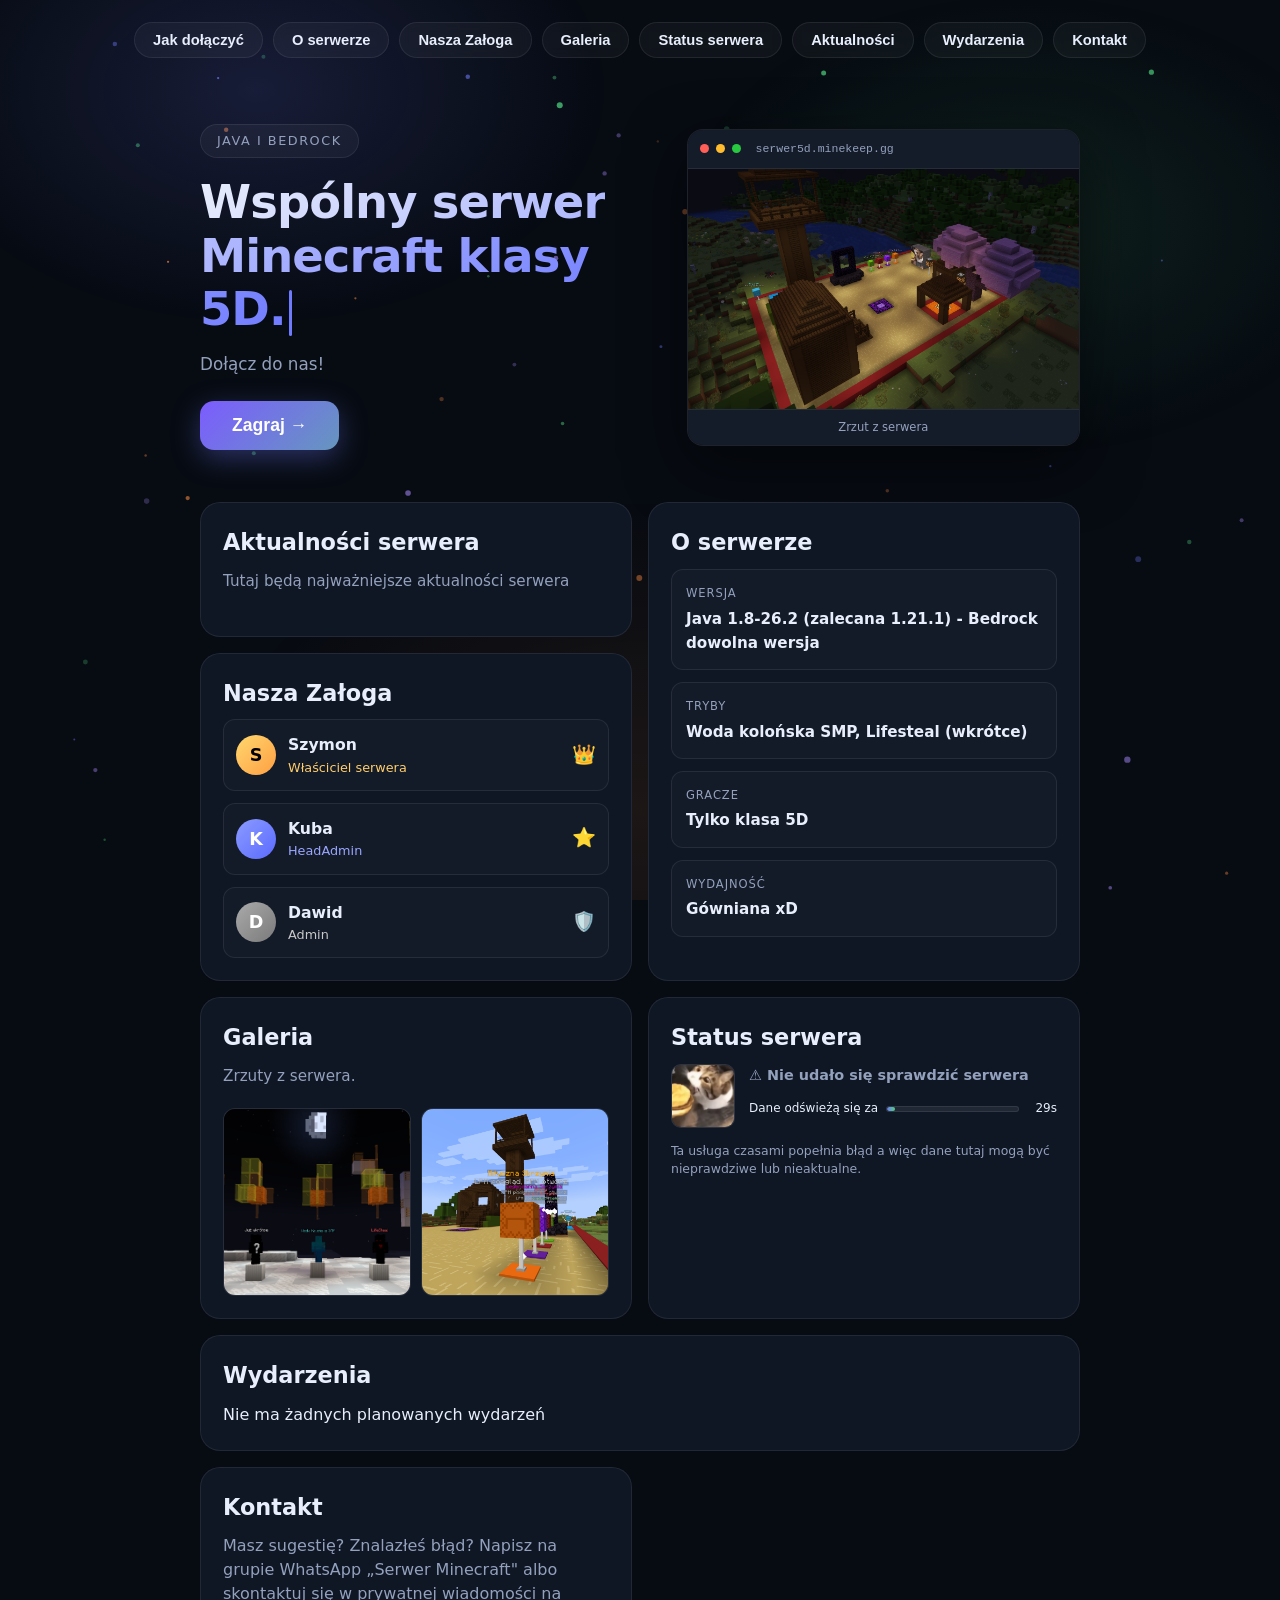
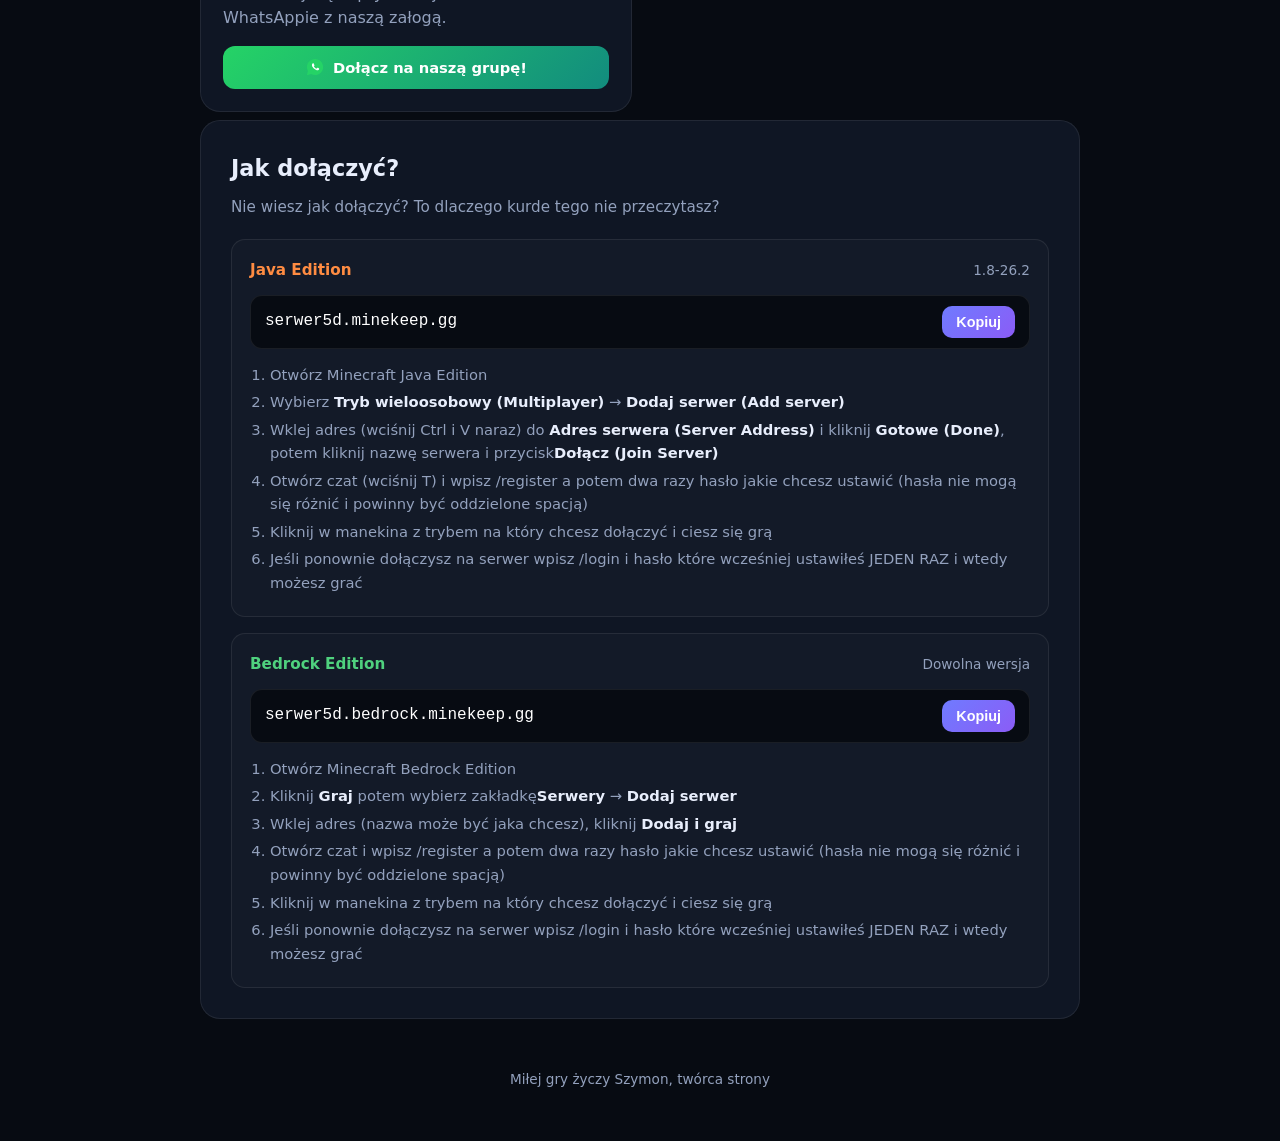
==== index.html @ c21acae2 "Update index.html" ====
<!DOCTYPE html>
<html lang="pl">
<head>
  <meta charset="UTF-8" />
  <meta name="viewport" content="width=device-width, initial-scale=1.0" />
  <title>Serwer Klasowy 5D</title>
  <link rel="stylesheet" href="style.css" />
</head>
<body>
  <canvas id="bg"></canvas>
  <div class="glow-grad"></div>

  <nav class="nav reveal">
    <button class="nav-toggle" aria-label="Menu"><span></span><span></span><span></span></button>
    <div class="nav-links">
      <button data-scroll="join">Jak dołączyć</button>
      <button data-scroll="about">O serwerze</button>
      <button data-scroll="crew">Nasza Załoga</button>
      <button data-scroll="gallery">Galeria</button>
      <button data-scroll="status">Status serwera</button>
      <button data-scroll="news">Aktualności</button>
      <button data-scroll="events">Wydarzenia</button>
      <button data-scroll="contact">Kontakt</button>
    </div>
  </nav>

  <main>
    <header class="hero">
      <div class="hero-grid">
        <div class="hero-left">
          <div class="badge">Java i Bedrock</div>
          <h1><span class="typed"></span><span class="caret"></span></h1>
          <p class="tagline">Dołącz do nas!</p>
          <button id="playBtn" class="play-btn">Zagraj <span class="arrow">→</span></button>
        </div>
        <div class="screen reveal">
          <div class="screen-top">
            <span class="dot"></span><span class="dot"></span><span class="dot"></span>
            <span class="screen-title">serwer5d.minekeep.gg</span>
          </div>
          <div class="screen-body">
            <img class="shot" src="assets/gameplay.png" alt="Zrzut z rozgrywki" />
</div>
      <div class="screen-tag">Zrzut z serwera</div>
        </div>
      </div>


    </header>

    <div class="bento">
      <section id="news" class="card news reveal">
        <h2>Aktualności serwera</h2>
        <p class="hint">Tutaj będą najważniejsze aktualności serwera</p>
      </section>

      <section id="about" class="card tall reveal">
        <h2>O serwerze</h2>
        <div class="facts-col">
          <div class="fact">
            <div class="fact-num">Wersja</div>
            <div class="fact-val">Java 1.8-26.2 (zalecana 1.21.1) - Bedrock dowolna wersja</div>
          </div>
          <div class="fact">
            <div class="fact-num">Tryby</div>
            <div class="fact-val">Woda kolońska SMP, Lifesteal (wkrótce)</div>
          </div>
          <div class="fact">
            <div class="fact-num">Gracze</div>
            <div class="fact-val">Tylko klasa 5D</div>
          </div>
          <div class="fact">
            <div class="fact-num">Wydajność</div>
            <div class="fact-val">Gówniana xD</div>
          </div>
        </div>
      </section>

      <section id="crew" class="card crew reveal">
        <h2>Nasza Załoga</h2>
        <div class="crew-list">
          <div class="member">
            <div class="avatar owner">S</div>
            <div class="member-info">
              <span class="member-name">Szymon</span>
              <span class="member-role owner-role">Właściciel serwera</span>
            </div>
            <span class="crown">👑</span>
          </div>
          <div class="member">
            <div class="avatar head">K</div>
            <div class="member-info">
              <span class="member-name">Kuba</span>
              <span class="member-role head-role">HeadAdmin</span>
            </div>
            <span class="crown">⭐</span>
          </div>
          <div class="member">
            <div class="avatar admin">D</div>
            <div class="member-info">
              <span class="member-name">Dawid</span>
              <span class="member-role admin-role">Admin</span>
            </div>
            <span class="crown">🛡️</span>
          </div>
        </div>
      </section>

      

      <section id="gallery" class="card slim reveal">
        <h2>Galeria</h2>
        <p class="hint">Zrzuty z serwera.</p>
        <div class="gallery">
          <figure class="photo"><img src="assets/gallery1.png" alt="Zrzut z rozgrywki 1" /></figure>
          <figure class="photo"><img src="assets/gallery2.png" alt="Zrzut z rozgrywki 2" /></figure>

      </section>

      <section id="status" class="card short reveal">
        <h2>Status serwera</h2>
        <div class="status-block">
          <img id="server-icon" width="64" height="64" src="assets/server-icon.png" alt="" />
          <div class="srv-info">
            <div id="server-status"><span class="dot"></span>Sprawdzanie...</div>
            <div id="players-line">Gracze: <span id="players">-</span></div>
            <div id="motd-line">
              <span class="motd-label">MOTD:</span>
              <span id="motd">-</span>
            </div>
            <div id="offline-msg" hidden>Serwer jest teraz offline ale nie martw się, gdy na niego dołączysz automatycznie się uruchomi (uruchomienie może potrwać do kilku minut, podczas uruchamiania będziesz w poczekalni gdzie zagrasz w parkour albo PvP)</div>
            <div class="refresh-row">
              <span id="refresh-caption">Dane odświeżą się za</span>
              <div class="progress"><div id="progress-fill"></div></div>
              <span id="refresh-label"><span class="num">30</span>s</span>
            </div>
          </div>
        </div>
        <p class="about-note">Ta usługa czasami popełnia błąd a więc dane tutaj mogą być nieprawdziwe lub nieaktualne.</p>
      </section>

      <section id="events" class="card hidden reveal">
        <h2>Wydarzenia</h2>
        <div class="event-list">
          <p>Nie ma żadnych planowanych wydarzeń</p>
        </div>
      </section>

      <section id="contact" class="card short reveal">
        <h2>Kontakt</h2>
        <p>Masz sugestię? Znalazłeś błąd? Napisz na grupie WhatsApp „Serwer Minecraft" albo skontaktuj się w prywatnej wiadomości na WhatsAppie z naszą załogą.</p>
        <a class="wa-btn" href="https://chat.whatsapp.com/D9NC5xxgzsQ5Lo6bZFvtnB" target="_blank" rel="noopener">
          <svg viewBox="0 0 32 32" aria-hidden="true">
            <path d="M16 3C8.8 3 3 8.8 3 16c0 2.3.6 4.5 1.7 6.4L3 29l6.8-1.7c1.9 1 4 1.6 6.2 1.6 7.2 0 13-5.8 13-13S23.2 3 16 3z" fill="#25D366"/>
            <path d="M22.4 18.1c-.3-.1-1.6-.8-1.9-.9-.3-.1-.5-.1-.7.1-.2.3-.7.9-.9 1.1-.2.2-.3.2-.6.1-.3-.1-1.2-.5-2.3-1.4-.9-.8-1.4-1.7-1.6-2-.2-.3 0-.5.1-.6l.5-.5c.1-.2.2-.3.2-.5s0-.4-.1-.5c-.1-.1-.7-1.8-1-2.4-.2-.6-.5-.5-.7-.5h-.5c-.2 0-.5.1-.8.4-.3.3-1 1-1 2.5s1.1 2.9 1.2 3.1c.1.2 2 3.2 4.9 4.4.7.3 1.2.5 1.6.6.7.2 1.3.2 1.8.1.6-.1 1.6-.7 1.9-1.3.2-.6.2-1.2.2-1.3-.1-.1-.3-.2-.6-.2z" fill="#fff"/>
          </svg>
          Dołącz na naszą grupę!
        </a>
      </section>

      
    </div>

    <section id="join" class="card wide reveal">
      <h2>Jak dołączyć?</h2>
      <p class="hint">Nie wiesz jak dołączyć? To dlaczego kurde tego nie przeczytasz?</p>

      <div class="entry">
        <div class="entry-top">
          <span class="platform java">Java Edition</span>
          <span class="info">1.8-26.2</span>
        </div>
        <div class="copy-row">
          <code>serwer5d.minekeep.gg</code>
          <button class="copy-btn" data-copy="serwer5d.minekeep.gg">Kopiuj</button>
        </div>
        <ol class="steps">
          <li>Otwórz Minecraft Java Edition</li>
          <li>Wybierz <b>Tryb wieloosobowy (Multiplayer)</b> → <b>Dodaj serwer (Add server)</b></li>
          <li>Wklej adres (wciśnij Ctrl i V naraz) do <b>Adres serwera (Server Address)</b>  i kliknij <b>Gotowe (Done)</b>, potem kliknij nazwę serwera i przycisk<b>Dołącz (Join Server)</b></li>
          <li>Otwórz czat (wciśnij T) i wpisz /register a potem dwa razy hasło jakie chcesz ustawić (hasła nie mogą się różnić i powinny być oddzielone spacją)</li>
          <li>Kliknij w manekina z trybem na który chcesz dołączyć i ciesz się grą</li>
          <li>Jeśli ponownie dołączysz na serwer wpisz /login i hasło które wcześniej ustawiłeś JEDEN RAZ i wtedy możesz grać</li>
        </ol>
      </div>

      <div class="entry">
        <div class="entry-top">
          <span class="platform bedrock">Bedrock Edition</span>
          <span class="info">Dowolna wersja</span>
        </div>
        <div class="copy-row">
          <code>serwer5d.bedrock.minekeep.gg</code>
          <button class="copy-btn" data-copy="serwer5d.bedrock.minekeep.gg">Kopiuj</button>
        </div>
        <ol class="steps">
          <li>Otwórz Minecraft Bedrock Edition</li>
          <li>Kliknij <b>Graj</b> potem wybierz zakładkę<b>Serwery</b> → <b>Dodaj serwer</b></li>
          <li>Wklej adres (nazwa może być jaka chcesz), kliknij <b>Dodaj i graj</b></li>
          <li>Otwórz czat i wpisz /register a potem dwa razy hasło jakie chcesz ustawić (hasła nie mogą się różnić i powinny być oddzielone spacją)</li>
          <li>Kliknij w manekina z trybem na który chcesz dołączyć i ciesz się grą</li>
          <li>Jeśli ponownie dołączysz na serwer wpisz /login i hasło które wcześniej ustawiłeś JEDEN RAZ i wtedy możesz grać</li>
        </ol>
      </div>
    </section>

    <footer class="reveal">
      <span>Miłej gry życzy Szymon, twórca strony</span>
    </footer>
  </main>

  <div id="toast"></div>

  <div id="lightbox" class="lightbox" hidden>
    <button class="lb-close" aria-label="Zamknij">×</button>
    <img class="lb-img" src="" alt="" />
  </div>

  <script src="script.js"></script>
</body>
</html>
---- style.css ----
:root {
  --bg: #070b12;
  --card: #0f1624;
  --line: rgba(255, 255, 255, 0.08);
  --text: #e8eefc;
  --muted: #93a1bd;
  --java: #ff8c42;
  --bedrock: #4fd17e;
  --accent: #6f7bff;
}

* { box-sizing: border-box; margin: 0; padding: 0; }
html { scroll-behavior: smooth; }

body {
  font-family: system-ui, -apple-system, "Segoe UI", Roboto, sans-serif;
  background: var(--bg);
  color: var(--text);
  line-height: 1.6;
  min-height: 100vh;
  overflow-x: hidden;
}

#bg {
  position: fixed; inset: 0; z-index: -2;
  width: 100%; height: 100%; display: block;
}

.glow-grad {
  position: fixed; inset: 0; z-index: -1;
  background:
    radial-gradient(600px 400px at 20% 10%, rgba(111, 123, 255, 0.18), transparent 60%),
    radial-gradient(600px 400px at 80% 25%, rgba(79, 209, 126, 0.12), transparent 60%),
    radial-gradient(700px 500px at 50% 90%, rgba(255, 140, 66, 0.10), transparent 65%);
  opacity: 0.9;
}

main {
  max-width: 920px;
  margin: 0 auto;
  padding: 40px 20px 40px;
  position: relative;
}

/* ---------- NAV ---------- */
.nav {
  display: flex;
  justify-content: center;
  padding: 22px 20px 6px;
  position: relative;
}
.nav .nav-links {
  display: flex;
  gap: 10px;
  flex-wrap: wrap;
  justify-content: center;
}
.nav-toggle { display: none; }
.nav-links button {
  cursor: pointer;
  border: 1px solid var(--line);
  background: rgba(255, 255, 255, 0.04);
  color: var(--text);
  padding: 9px 18px;
  border-radius: 999px;
  font-size: 0.92rem;
  font-weight: 600;
  backdrop-filter: blur(6px);
  transition: background 0.2s ease, transform 0.15s ease, box-shadow 0.2s ease;
}
.nav-links button:hover {
  background: rgba(111, 123, 255, 0.2);
  transform: translateY(-2px);
  box-shadow: 0 6px 18px rgba(111, 123, 255, 0.3);
}
.nav-links button:active { transform: scale(0.96); }

/* ---------- HERO ---------- */
.hero { padding: 20px 0 52px; }

.hero-grid {
  display: grid;
  grid-template-columns: 1.15fr 1fr;
  gap: 34px;
  align-items: center;
}

.hero-left { min-width: 0; }

.badge {
  display: inline-block;
  padding: 6px 16px;
  border-radius: 999px;
  border: 1px solid var(--line);
  background: rgba(255, 255, 255, 0.04);
  color: var(--muted);
  font-size: 0.8rem;
  letter-spacing: 0.12em;
  text-transform: uppercase;
  margin-bottom: 18px;
}

h1 {
  font-size: clamp(1.8rem, 5vw, 2.9rem);
  font-weight: 800;
  letter-spacing: -0.02em;
  line-height: 1.15;
  min-height: 1.15em;
}

.typed {
  background: linear-gradient(135deg, var(--text), var(--accent));
  -webkit-background-clip: text;
  background-clip: text;
  color: transparent;
}

.caret {
  display: inline-block;
  width: 3px;
  height: 1em;
  background: var(--accent);
  vertical-align: text-bottom;
  margin-left: 3px;
  animation: blink 0.85s steps(1) infinite;
  border-radius: 2px;
}
@keyframes blink { 50% { opacity: 0; } }

.tagline { margin-top: 14px; color: var(--muted); font-size: 1.05rem; }

.play-btn {
  margin-top: 24px;
  cursor: pointer;
  border: none;
  padding: 14px 32px;
  border-radius: 14px;
  font-size: 1.1rem;
  font-weight: 700;
  color: #fff;
  background: linear-gradient(135deg, #7c5cff, #4fd17e);
  background-size: 200% 200%;
  box-shadow: 0 8px 28px rgba(111, 123, 255, 0.35);
  transition: transform 0.2s ease, box-shadow 0.25s ease, background-position 0.4s ease;
}
.play-btn .arrow { display: inline-block; transition: transform 0.2s ease; }
.play-btn:hover {
  background-position: 100% 50%;
  transform: translateY(-3px);
  box-shadow: 0 14px 36px rgba(79, 209, 126, 0.45);
}
.play-btn:hover .arrow { transform: translateX(6px); }
.play-btn:active { transform: translateY(0) scale(0.97); }

/* ---------- SERVER SCREEN ---------- */
.screen {
  background: #0b0f18;
  border: 1px solid var(--line);
  border-radius: 16px;
  overflow: hidden;
  box-shadow: 0 20px 60px rgba(0, 0, 0, 0.5);
}
.screen-top {
  display: flex; align-items: center; gap: 7px;
  padding: 10px 12px;
  background: #141b29;
  border-bottom: 1px solid var(--line);
}
.dot { width: 9px; height: 9px; border-radius: 50%; }
.dot:nth-child(1) { background: #ff5f57; }
.dot:nth-child(2) { background: #febc2e; }
.dot:nth-child(3) { background: #28c840; }
.screen-title {
  margin-left: 8px;
  font-family: ui-monospace, Consolas, monospace;
  font-size: 0.72rem;
  color: var(--muted);
}
.screen-body {
  position: relative;
  height: 240px;
  overflow: hidden;
  background: #0d1524;
}
.shot {
  width: 100%;
  height: 100%;
  object-fit: cover;
  display: block;
}
.screen-tag {
  text-align: center;
  padding: 8px;
  font-size: 0.72rem;
  color: var(--muted);
  background: #141b29;
  border-top: 1px solid var(--line);
}

/* ---------- CARDS / BENTO ---------- */
.card {
  background: var(--card);
  border: 1px solid var(--line);
  border-radius: 20px;
  padding: clamp(20px, 4vw, 30px);
  backdrop-filter: blur(8px);
}
.card h2 { font-size: 1.4rem; margin-bottom: 8px; }
.hint { color: var(--muted); font-size: 0.95rem; margin-bottom: 20px; }

#join.wide { margin-bottom: 26px; }
#join.flash {
  animation: cardFlash 0.9s ease;
  border-color: var(--accent);
}
@keyframes cardFlash {
  0%   { box-shadow: 0 0 0 0 rgba(111, 123, 255, 0.55); }
  70%  { box-shadow: 0 0 0 12px rgba(111, 123, 255, 0); }
  100% { box-shadow: 0 0 0 0 rgba(111, 123, 255, 0); }
}

.entry {
  padding: 18px;
  border: 1px solid var(--line);
  border-radius: 14px;
  background: rgba(255, 255, 255, 0.02);
}
.entry + .entry { margin-top: 16px; }
.entry-top {
  display: flex; align-items: center; justify-content: space-between;
  gap: 10px; flex-wrap: wrap; margin-bottom: 12px;
}
.platform { font-weight: 700; font-size: 0.95rem; }
.platform.java { color: var(--java); }
.platform.bedrock { color: var(--bedrock); }
.info { color: var(--muted); font-size: 0.85rem; }

.copy-row {
  display: flex; align-items: center; gap: 10px;
  background: var(--bg);
  border: 1px solid var(--line);
  border-radius: 12px;
  padding: 10px 14px;
}
code {
  font-family: ui-monospace, "Cascadia Mono", Consolas, monospace;
  font-size: 1rem; color: #fff;
  overflow-x: auto; white-space: nowrap; flex: 1; min-width: 0;
}
.copy-btn {
  flex-shrink: 0; cursor: pointer; border: none; border-radius: 10px;
  padding: 8px 14px; font-size: 0.9rem; font-weight: 600; color: #fff;
  background: linear-gradient(135deg, var(--accent), #8b5cf6);
  transition: transform 0.12s ease, filter 0.15s ease;
}
.copy-btn:hover { filter: brightness(1.1); transform: translateY(-1px); }
.copy-btn:active { transform: scale(0.96); }

.steps { margin: 14px 0 0 20px; color: var(--muted); font-size: 0.92rem; }
.steps li { margin-bottom: 4px; }
.steps b { color: var(--text); font-weight: 600; }

/* ---------- creative asymmetric collage grid ---------- */
.bento {
  display: grid;
  grid-template-columns: repeat(6, 1fr);
  gap: 16px;
  margin-bottom: 8px;
}
.bento > .card { padding: 22px; }

.tall  { grid-column: span 3; grid-row: span 2; }
.crew  { grid-column: span 3; }
.news  { grid-column: span 3; }
.slim  { grid-column: span 3; }
.short { grid-column: span 3; }
.hidden { grid-column: span 6; }

.facts-col { display: grid; gap: 12px; }
.fact { border: 1px solid var(--line); border-radius: 12px; padding: 14px; background: rgba(255,255,255,0.02); }
.fact-num { font-size: 0.72rem; letter-spacing: 0.08em; text-transform: uppercase; color: var(--muted); }
.fact-val { margin-top: 4px; font-size: 0.95rem; font-weight: 600; }
.about-note { margin-top: 14px; font-size: 0.78rem; color: var(--muted); line-height: 1.45; }
#contact p { color: var(--muted); line-height: 1.5; }
.wa-btn {
  display: flex; align-items: center; justify-content: center; gap: 8px;
  width: 100%;
  margin-top: 16px;
  padding: 10px 16px;
  border-radius: 12px;
  color: #fff;
  background: linear-gradient(135deg, #25D366, #128C7E);
  font-size: 0.92rem; font-weight: 700;
  text-decoration: none;
  transition: transform 0.15s ease, filter 0.15s ease;
}
.wa-btn:hover { filter: brightness(1.1); transform: translateY(-1px); }
.wa-btn:active { transform: scale(0.96); }
.wa-btn svg { width: 20px; height: 20px; flex-shrink: 0; }

/* crew */
.crew-list { display: grid; gap: 12px; margin-top: 4px; }
.member {
  display: flex; align-items: center; gap: 12px;
  padding: 12px; border: 1px solid var(--line);
  border-radius: 12px; background: rgba(255,255,255,0.02);
}
.avatar {
  width: 40px; height: 40px; border-radius: 50%;
  display: flex; align-items: center; justify-content: center;
  font-weight: 800; font-size: 1.1rem; color: #000;
  flex-shrink: 0;
}
.avatar.owner { background: linear-gradient(135deg, #ffd76e, #ff9f43); }
.avatar.head { background: linear-gradient(135deg, #8b9bff, #5b6bff); color: #fff; }
.avatar.admin { background: linear-gradient(135deg, #aaaaaa, #7a7a7a); color: #fff; }
.member-info { display: flex; flex-direction: column; flex: 1; min-width: 0; }
.member-name { font-weight: 700; font-size: 0.98rem; }
.member-role { font-size: 0.8rem; color: var(--muted); }
.owner-role { color: #ffce6b; }
.head-role { color: #9aa7ff; }
.admin-role { color: #c9c9c9; }
.crown { font-size: 1.2rem; }

.status-block {
  display: flex;
  align-items: flex-start;
  gap: 14px;
  margin-top: 6px;
}
.status-block img {
  border-radius: 10px;
  background: rgba(255,255,255,0.05);
  border: 1px solid var(--line);
  flex-shrink: 0;
}
.srv-info { display: flex; flex-direction: column; gap: 3px; font-size: 0.9rem; min-width: 0; flex: 1; }
.srv-info #server-status { font-weight: 700; margin-bottom: 3px; display: flex; align-items: center; gap: 6px; }
.srv-info span { color: var(--text); }
.srv-info div { color: var(--muted); }

#server-status .dot {
  width: 10px;
  height: 10px;
  border-radius: 50%;
  background: #ff5252;
  box-shadow: 0 0 8px #ff5252;
  flex-shrink: 0;
}
#server-status.online .dot { background: #4fd17e; box-shadow: 0 0 8px #4fd17e; }
#server-status.online { color: #4fd17e; }
#server-status.offline { color: #ff5252; }

#offline-msg { font-size: 0.85rem; line-height: 1.4; }

#motd-line {
  display: flex;
  align-items: flex-start;
  gap: 6px;
  min-width: 0;
  max-width: 240px;
}
.motd-label {
  color: var(--muted) !important;
  flex-shrink: 0;
  padding-top: 1px;
}
#motd {
  color: var(--text) !important;
  min-width: 0;
  overflow: hidden;
  display: -webkit-box;
  -webkit-box-orient: vertical;
  -webkit-line-clamp: 3;
  word-break: break-word;
}

.refresh-row { display: flex; align-items: center; gap: 8px; margin-top: 6px; }
#refresh-caption { font-size: 0.75rem; white-space: nowrap; }
.progress {
  flex: 1;
  height: 6px;
  border-radius: 999px;
  background: rgba(255,255,255,0.08);
  border: 1px solid var(--line);
  overflow: hidden;
  min-width: 40px;
}
#progress-fill {
  height: 100%;
  width: 0%;
  border-radius: 999px;
  background: linear-gradient(90deg, #6f7bff, #4fd17e);
  transition: width 0.2s linear;
}
#refresh-label { font-size: 0.75rem; min-width: 30px; text-align: right; }
#refresh-label .num {
  display: inline-block;
  font-variant-numeric: tabular-nums;
}
#refresh-label .num.roll {
  animation: flipIn 0.8s cubic-bezier(0.22, 0.9, 0.35, 1);
  transform-style: preserve-3d;
}
@keyframes flipIn {
  0%   { transform: translateY(0.6em) rotateX(75deg); opacity: 0; }
  100% { transform: translateY(0) rotateX(0);          opacity: 1; }
}

.gallery { display: grid; grid-template-columns: 1fr 1fr; gap: 10px; }
.photo {
  margin: 0;
  border-radius: 12px;
  overflow: hidden;
  cursor: zoom-in;
  border: 1px solid var(--line);
  background: rgba(255,255,255,0.02);
  transition: transform 0.2s ease, box-shadow 0.2s ease;
}
.photo:hover { transform: scale(1.03); box-shadow: 0 8px 22px rgba(0,0,0,0.4); }
.photo img {
  width: 100%;
  height: 100%;
  aspect-ratio: 1 / 1;
  object-fit: cover;
  display: block;
  transition: filter 0.2s ease;
}
.photo:hover img { filter: brightness(1.05); }

/* lightbox */
.lightbox {
  position: fixed;
  inset: 0;
  z-index: 1000;
  background: rgba(0, 0, 0, 0.88);
  display: flex;
  align-items: center;
  justify-content: center;
  padding: 24px;
  cursor: zoom-out;
  opacity: 0;
  transition: opacity 0.25s ease;
}
.lightbox[hidden] { display: none; }
.lightbox.show { opacity: 1; }
.lb-img {
  max-width: 92vw;
  max-height: 88vh;
  border-radius: 10px;
  box-shadow: 0 20px 60px rgba(0,0,0,0.6);
  transform: scale(0.94);
  transition: transform 0.25s ease;
}
.lightbox.show .lb-img { transform: scale(1); }
.lb-close {
  position: absolute;
  top: 18px;
  right: 22px;
  cursor: pointer;
  border: none;
  background: rgba(255,255,255,0.12);
  color: #fff;
  width: 44px;
  height: 44px;
  font-size: 1.6rem;
  line-height: 1;
  border-radius: 50%;
  transition: background 0.2s ease, transform 0.15s ease;
}
.lb-close:hover { background: rgba(255,255,255,0.25); transform: scale(1.08); }

.event-list { display: grid; gap: 12px; }
.event { display: flex; align-items: center; gap: 12px; padding: 12px; border: 1px solid var(--line); border-radius: 12px; background: rgba(255,255,255,0.02); }
.event b { display: block; font-size: 0.92rem; }
.event div span { color: var(--muted); font-size: 0.8rem; }
.ev-ico { font-size: 1.4rem; }

footer { text-align: center; color: var(--muted); font-size: 0.85rem; padding: 24px 0 10px; }

#toast {
  position: fixed; left: 50%; bottom: 28px;
  transform: translate(-50%, 20px);
  background: #1a2336; border: 1px solid var(--line); color: var(--text);
  padding: 10px 18px; border-radius: 12px; font-size: 0.9rem;
  opacity: 0; pointer-events: none;
  transition: opacity 0.25s ease, transform 0.25s ease;
  box-shadow: 0 10px 30px rgba(0,0,0,0.4);
}
#toast.show { opacity: 1; transform: translate(-50%, 0); }

.reveal {
  opacity: 0; transform: translateY(34px);
  transition: opacity 0.7s ease, transform 0.7s ease;
}
.reveal.visible { opacity: 1; transform: translateY(0); }

/* ---- embedded content (sponsored) ---- */
.content {
  position: relative;
  padding: 10px;
  border: 1px solid var(--line);
  border-radius: 16px;
  background: rgba(255,255,255,0.02);
  overflow: hidden;
}
.content iframe {
  width: 100%;
  border: 0;
  display: block;
  background: transparent;
}
.content.horizontal iframe { height: 90px; }
.content.square iframe { height: 250px; }
.content.vertical iframe { height: 420px; }
.content.horizontal { margin-top: 26px; }
.content.vertical { margin-bottom: 16px; grid-column: span 6; }
.content.square { margin-top: 16px; }
.content.short {
  grid-column: span 3;
  padding: 22px;
  align-self: start;
}
.content.short iframe { height: 300px; }

@media (max-width: 768px) {
  .hero-grid { grid-template-columns: 1fr; gap: 26px; }
  .screen-body { height: 200px; }

  /* mobile hamburger nav */
  .nav { justify-content: flex-start; padding: 14px 20px; position: sticky; top: 0; z-index: 100;
         background: rgba(9, 12, 20, 0.6); backdrop-filter: blur(10px);
         border-bottom: 1px solid var(--line); margin: -40px -20px 26px; }
  .nav-toggle {
    display: flex;
    flex-direction: column;
    justify-content: center;
    gap: 5px;
    width: 44px; height: 44px;
    background: rgba(255,255,255,0.06);
    border: 1px solid var(--line);
    border-radius: 12px;
    cursor: pointer;
    padding: 10px;
    transition: background 0.2s ease;
  }
  .nav-toggle span {
    display: block;
    height: 2.5px;
    width: 100%;
    background: var(--text);
    border-radius: 2px;
    transition: transform 0.25s ease, opacity 0.2s ease;
  }
  .nav.open .nav-toggle span:nth-child(1) { transform: translateY(7.5px) rotate(45deg); }
  .nav.open .nav-toggle span:nth-child(2) { opacity: 0; }
  .nav.open .nav-toggle span:nth-child(3) { transform: translateY(-7.5px) rotate(-45deg); }
  .nav .nav-links {
    display: none;
    position: absolute;
    top: 64px;
    left: 20px;
    right: 20px;
    flex-direction: column;
    align-items: stretch;
    gap: 8px;
    background: rgba(20, 22, 34, 0.96);
    border: 1px solid var(--line);
    border-radius: 16px;
    padding: 14px;
    backdrop-filter: blur(12px);
    box-shadow: 0 20px 50px rgba(0,0,0,0.6);
    z-index: 200;
  }
  .nav.open .nav-links { display: flex; }
  .nav .nav-links button { border-radius: 12px; padding: 12px; text-align: center; width: 100%; }

  .bento { grid-template-columns: 1fr 1fr; }
  .tall, .wide, .slim, .short, .hidden, .crew, .news { grid-column: span 2; grid-row: auto; }
  .tall { grid-row: span 1; }
}

@media (max-width: 480px) {
  .bento { grid-template-columns: 1fr; }
  .tall, .wide, .slim, .short, .hidden, .crew, .news { grid-column: span 1; }
}

@media (prefers-reduced-motion: reduce) {
  .reveal { opacity: 1; transform: none; transition: none; }
  #bg { display: none; }
  .caret { animation: none; }
}
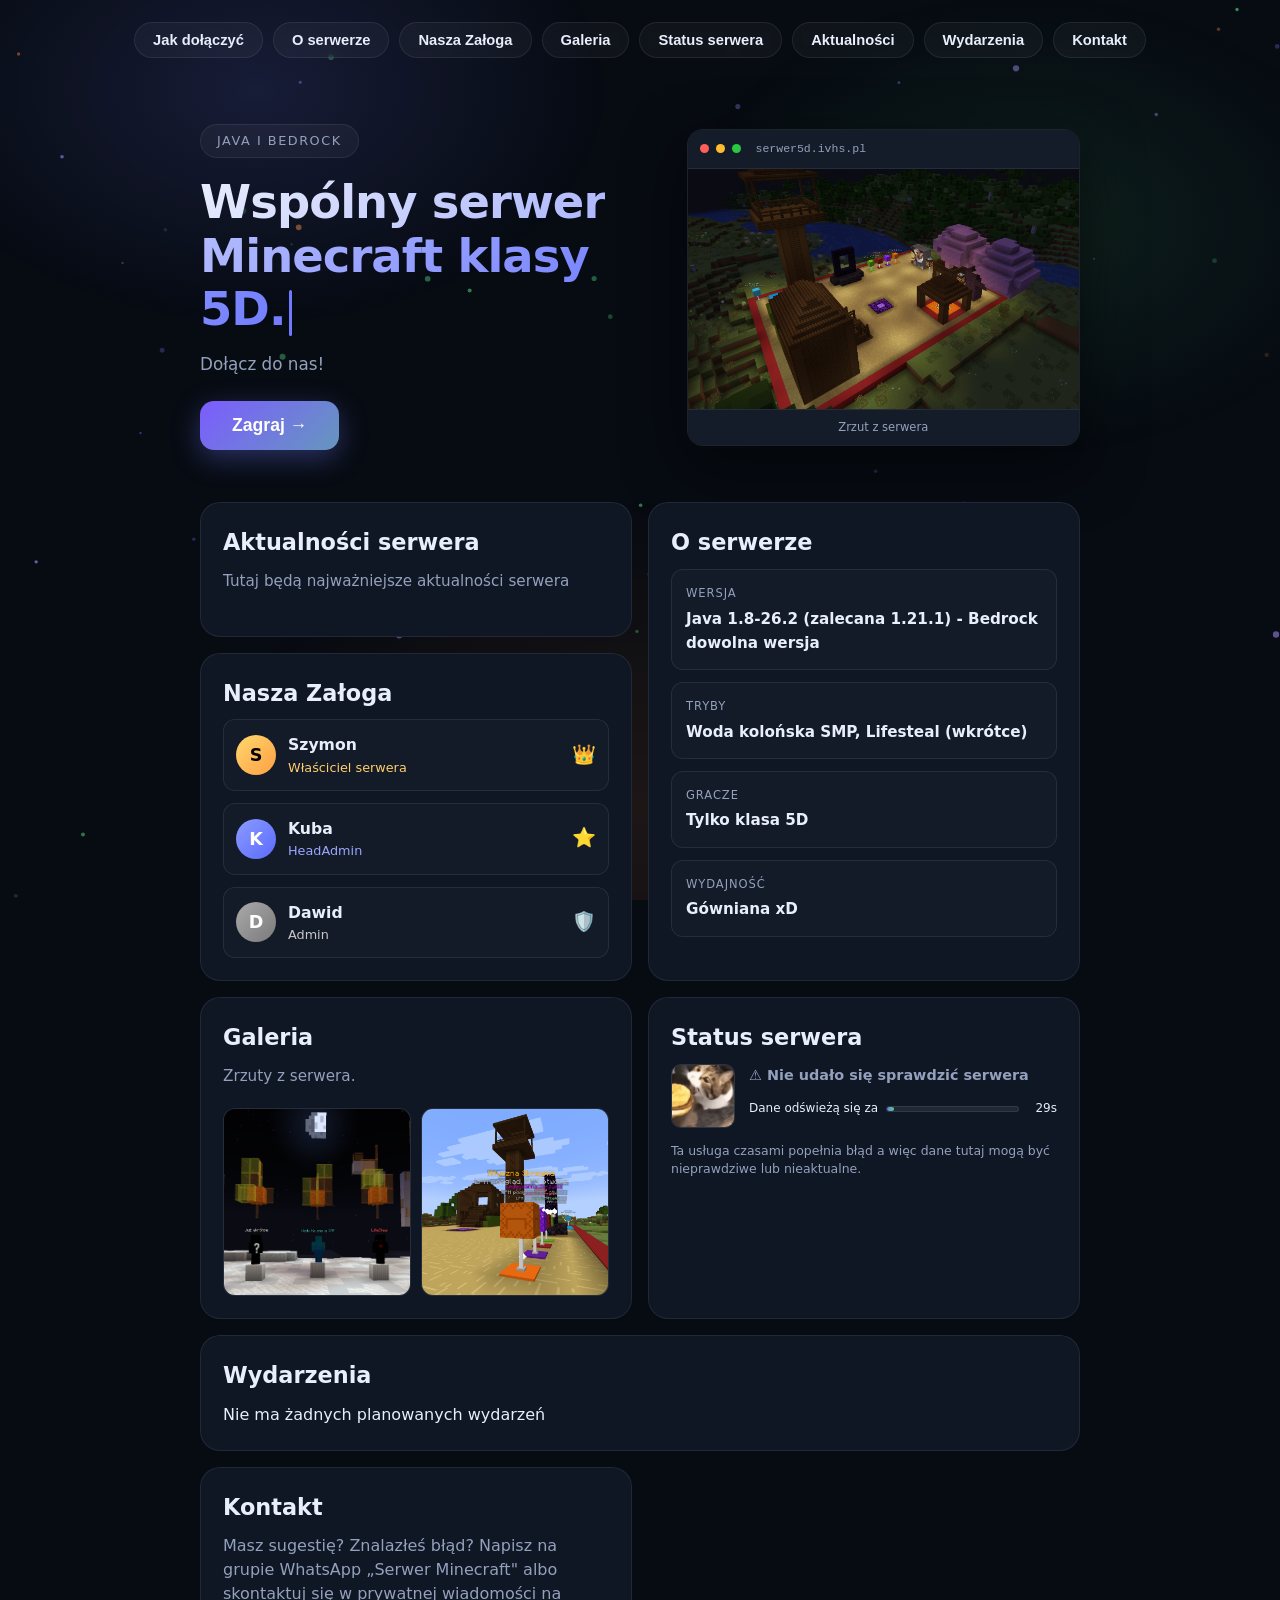
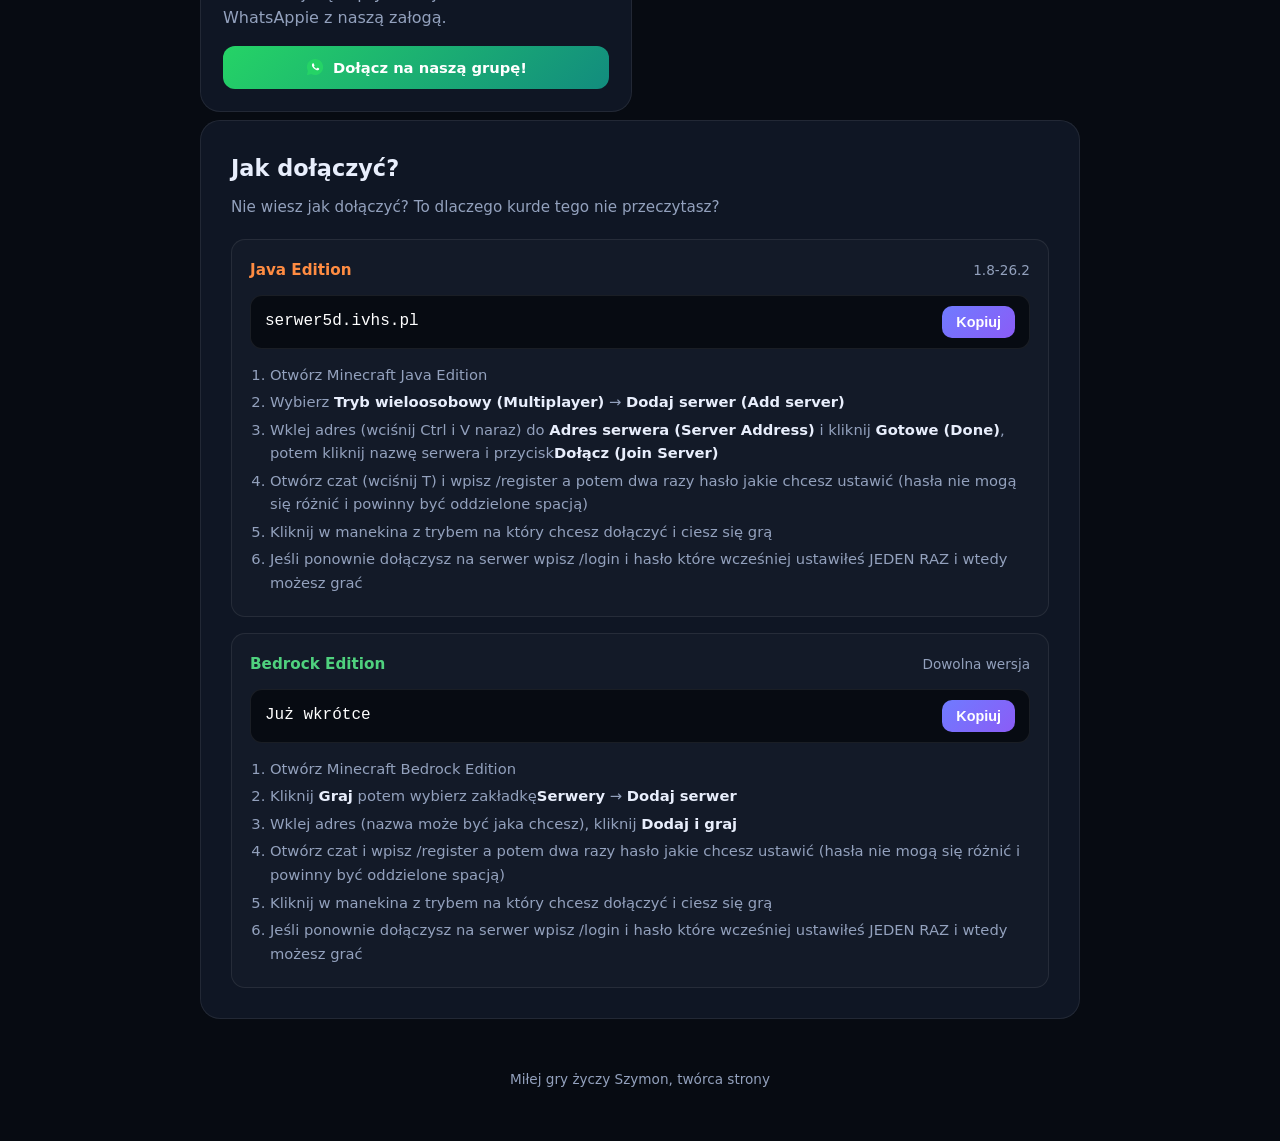
==== commit 0277070d: "Update index.html" ====
--- a/index.html
+++ b/index.html
@@ -36,7 +36,7 @@
         <div class="screen reveal">
           <div class="screen-top">
             <span class="dot"></span><span class="dot"></span><span class="dot"></span>
-            <span class="screen-title">serwer5d.minekeep.gg</span>
+            <span class="screen-title">serwer5d.ivhs.pl</span>
           </div>
           <div class="screen-body">
             <img class="shot" src="assets/gameplay.png" alt="Zrzut z rozgrywki" />
@@ -171,7 +171,7 @@
           <span class="info">1.8-26.2</span>
         </div>
         <div class="copy-row">
-          <code>serwer5d.minekeep.gg</code>
+          <code>serwer5d.ivhs.pl</code>
           <button class="copy-btn" data-copy="serwer5d.minekeep.gg">Kopiuj</button>
         </div>
         <ol class="steps">
@@ -190,7 +190,7 @@
           <span class="info">Dowolna wersja</span>
         </div>
         <div class="copy-row">
-          <code>serwer5d.bedrock.minekeep.gg</code>
+          <code>Już wkrótce</code>
           <button class="copy-btn" data-copy="serwer5d.bedrock.minekeep.gg">Kopiuj</button>
         </div>
         <ol class="steps">
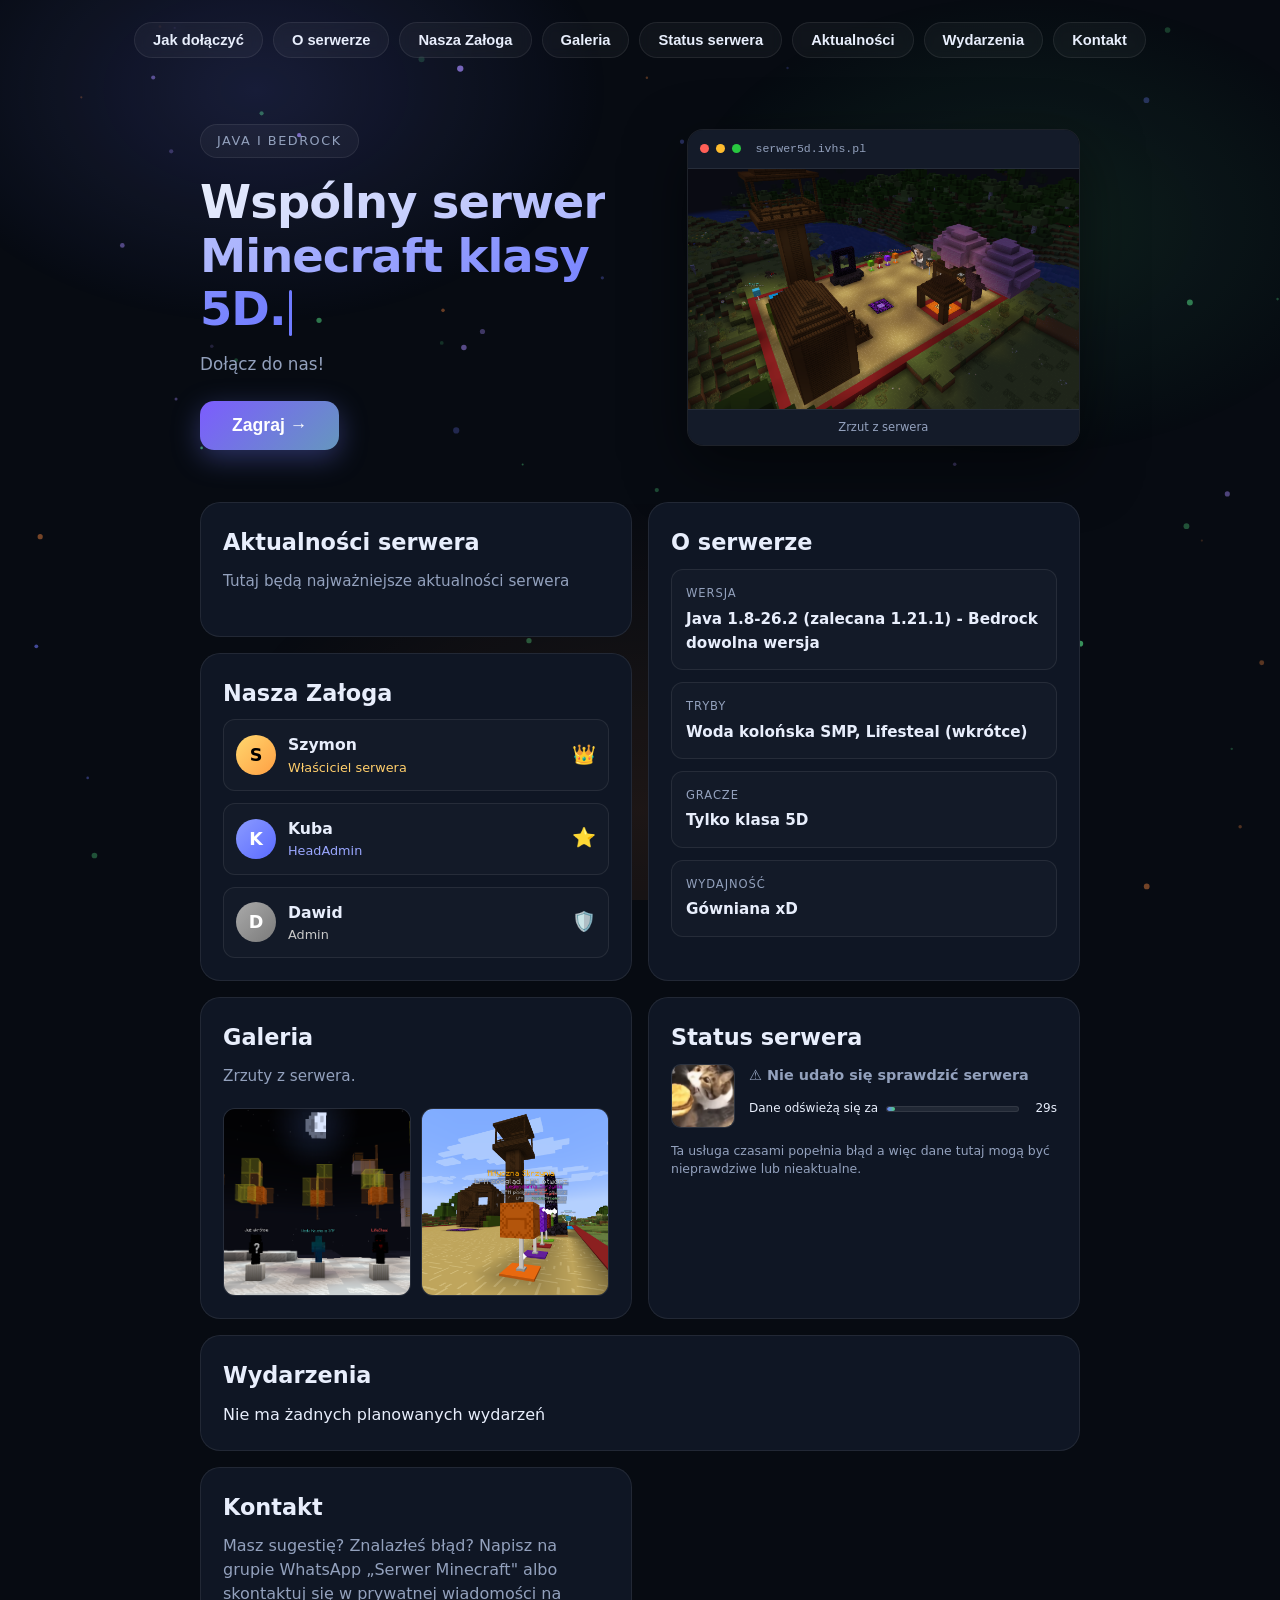
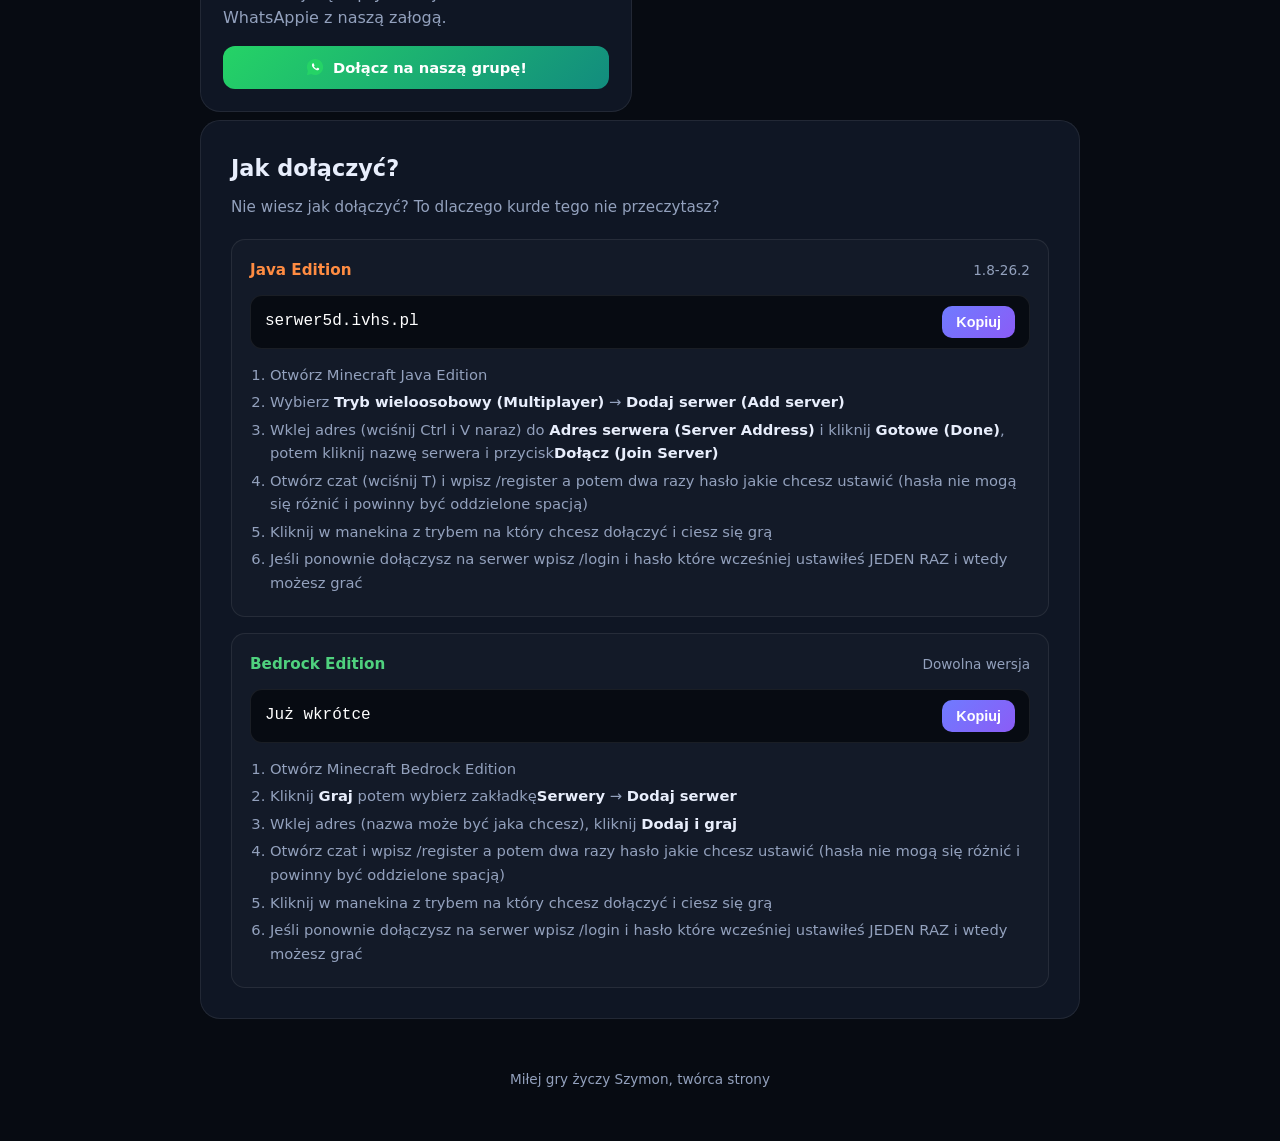
==== commit 4f47887a: "Update index.html" ====
--- a/index.html
+++ b/index.html
@@ -128,7 +128,7 @@
               <span class="motd-label">MOTD:</span>
               <span id="motd">-</span>
             </div>
-            <div id="offline-msg" hidden>Serwer jest teraz offline ale nie martw się, gdy na niego dołączysz automatycznie się uruchomi (uruchomienie może potrwać do kilku minut, podczas uruchamiania będziesz w poczekalni gdzie zagrasz w parkour albo PvP)</div>
+            <div id="offline-msg" hidden>Skontaktuj się z administracją aby uruchomiła serwer</div>
             <div class="refresh-row">
               <span id="refresh-caption">Dane odświeżą się za</span>
               <div class="progress"><div id="progress-fill"></div></div>
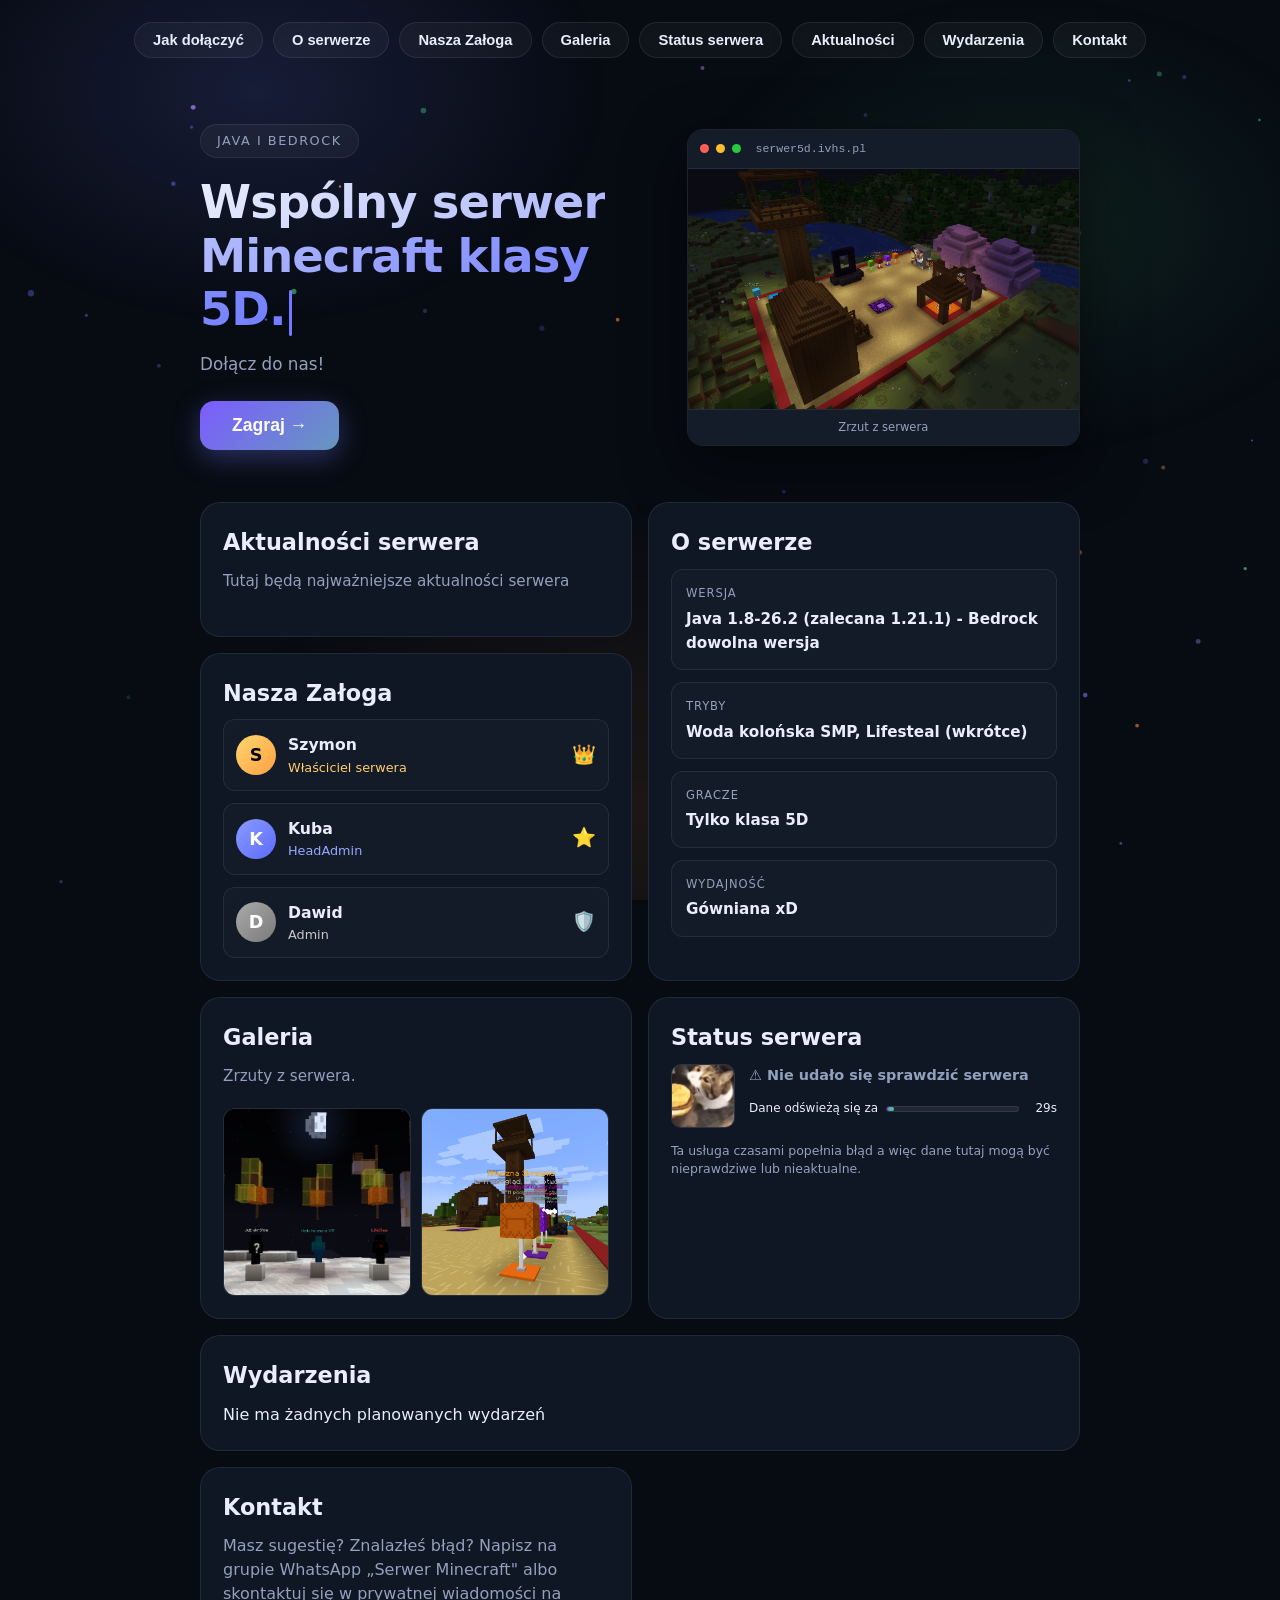
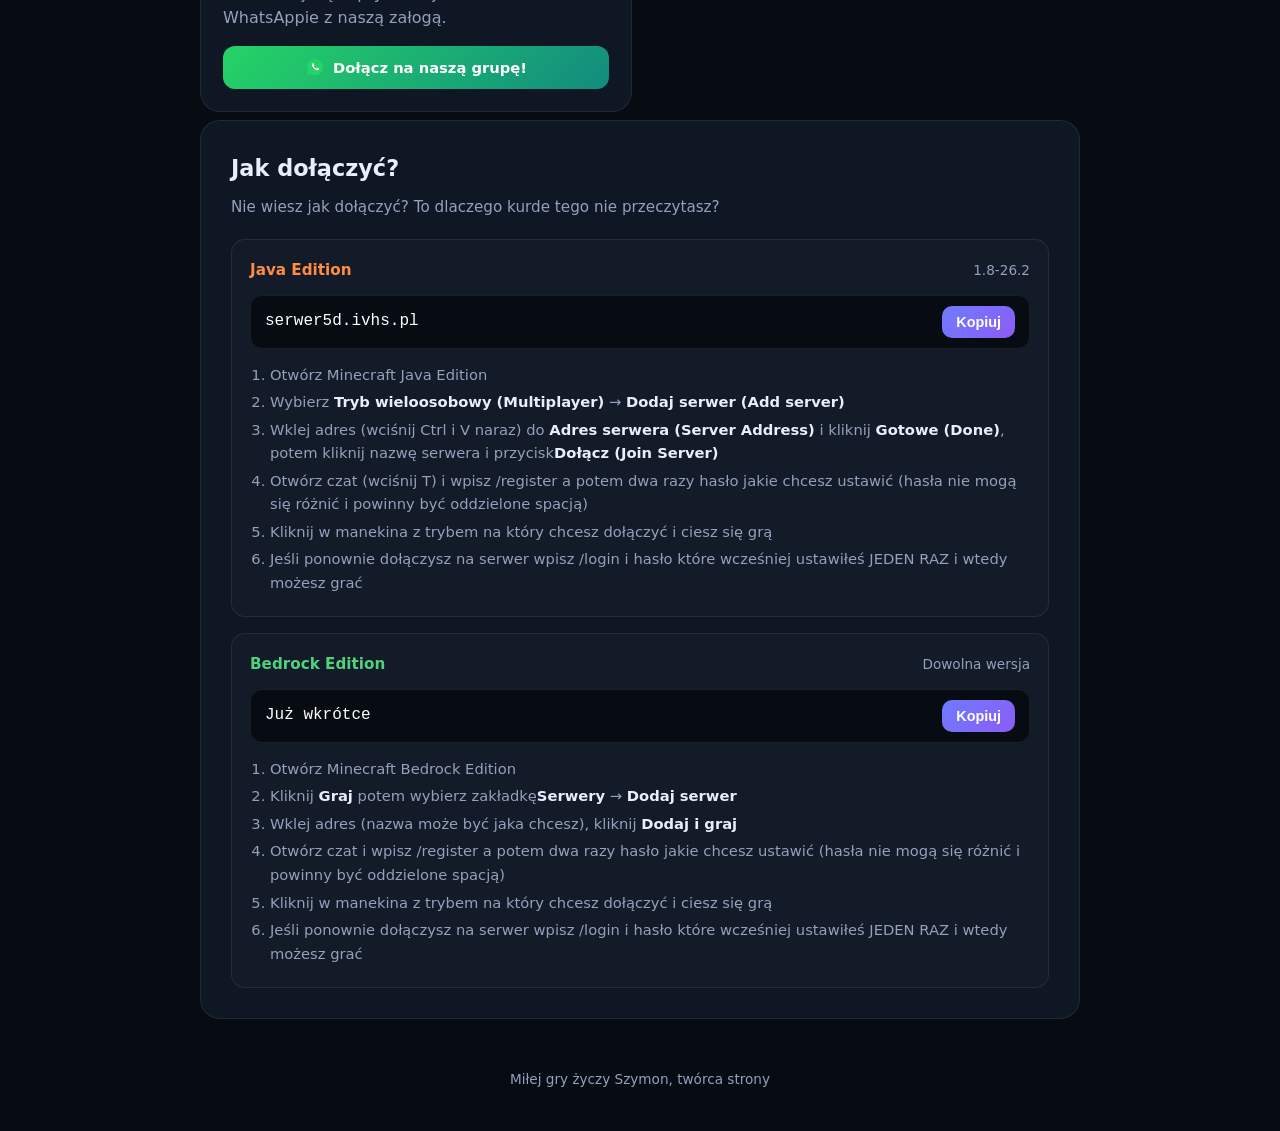
==== commit 325d7a5e: "Update index.html" ====
--- a/index.html
+++ b/index.html
@@ -1,6 +1,7 @@
 <!DOCTYPE html>
 <html lang="pl">
 <head>
+  <link rel="icon" href="cheezberger.png" type="image/png">
   <meta charset="UTF-8" />
   <meta name="viewport" content="width=device-width, initial-scale=1.0" />
   <title>Serwer Klasowy 5D</title>
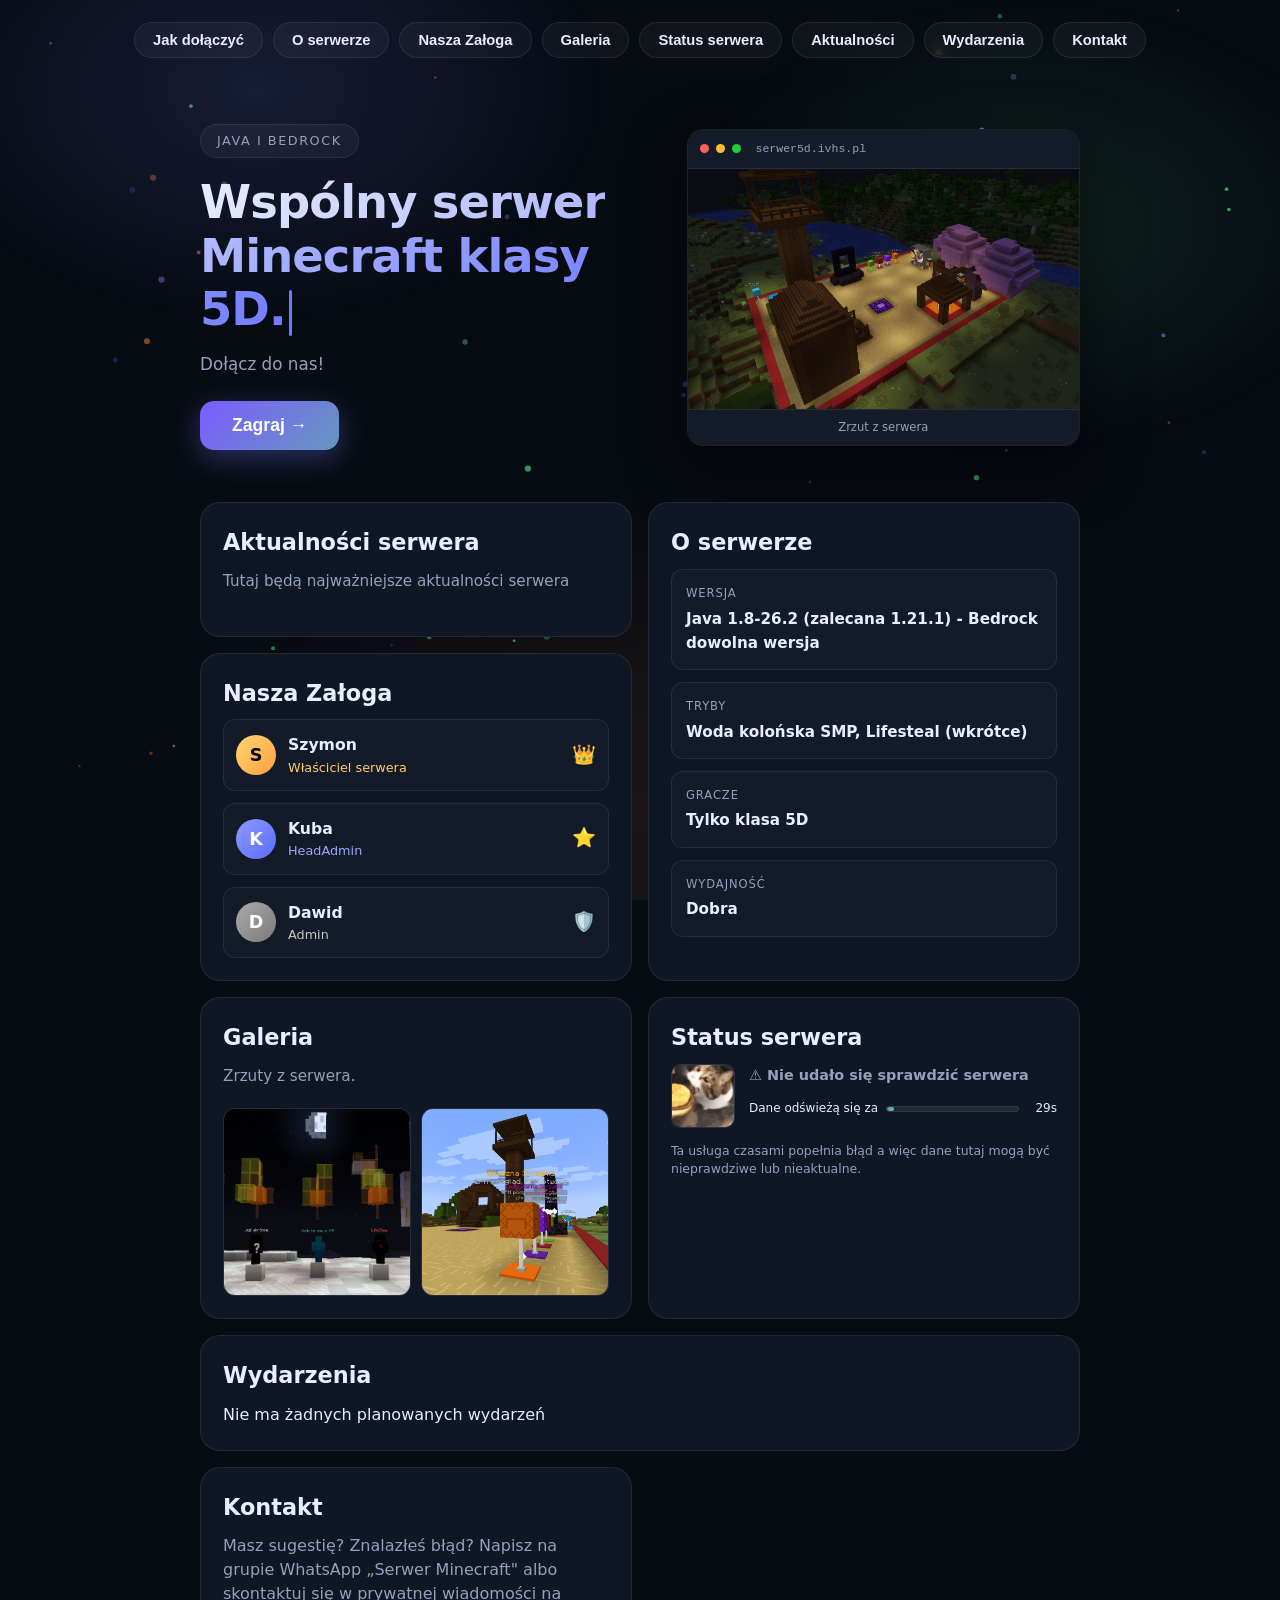
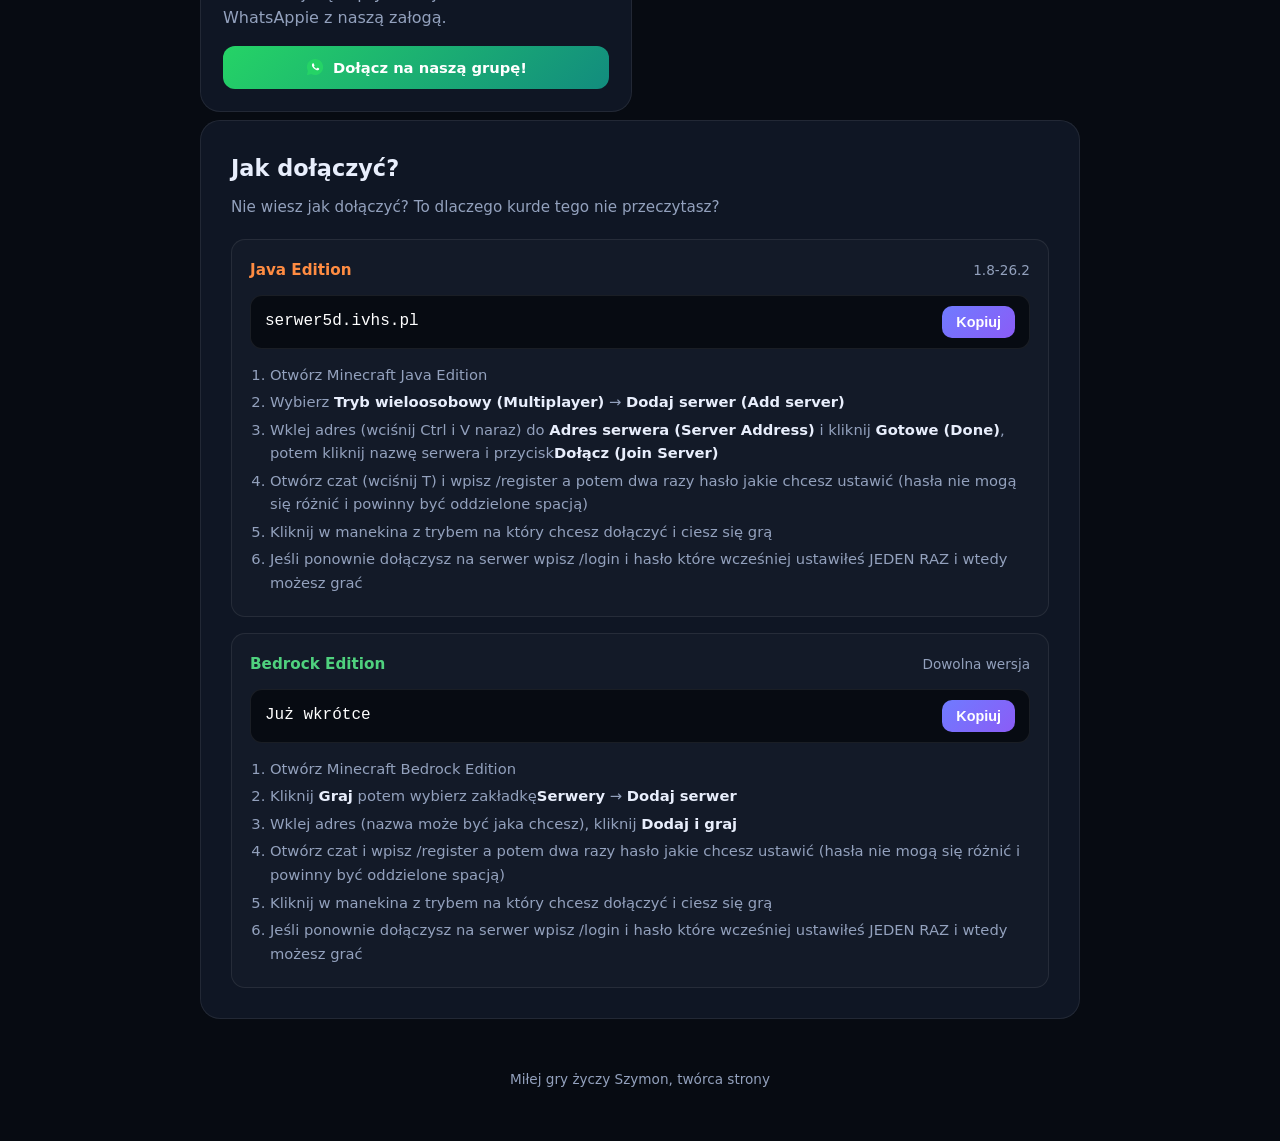
==== commit f2c72f39: "Update index.html" ====
--- a/index.html
+++ b/index.html
@@ -72,7 +72,7 @@
           </div>
           <div class="fact">
             <div class="fact-num">Wydajność</div>
-            <div class="fact-val">Gówniana xD</div>
+            <div class="fact-val">Dobra</div>
           </div>
         </div>
       </section>
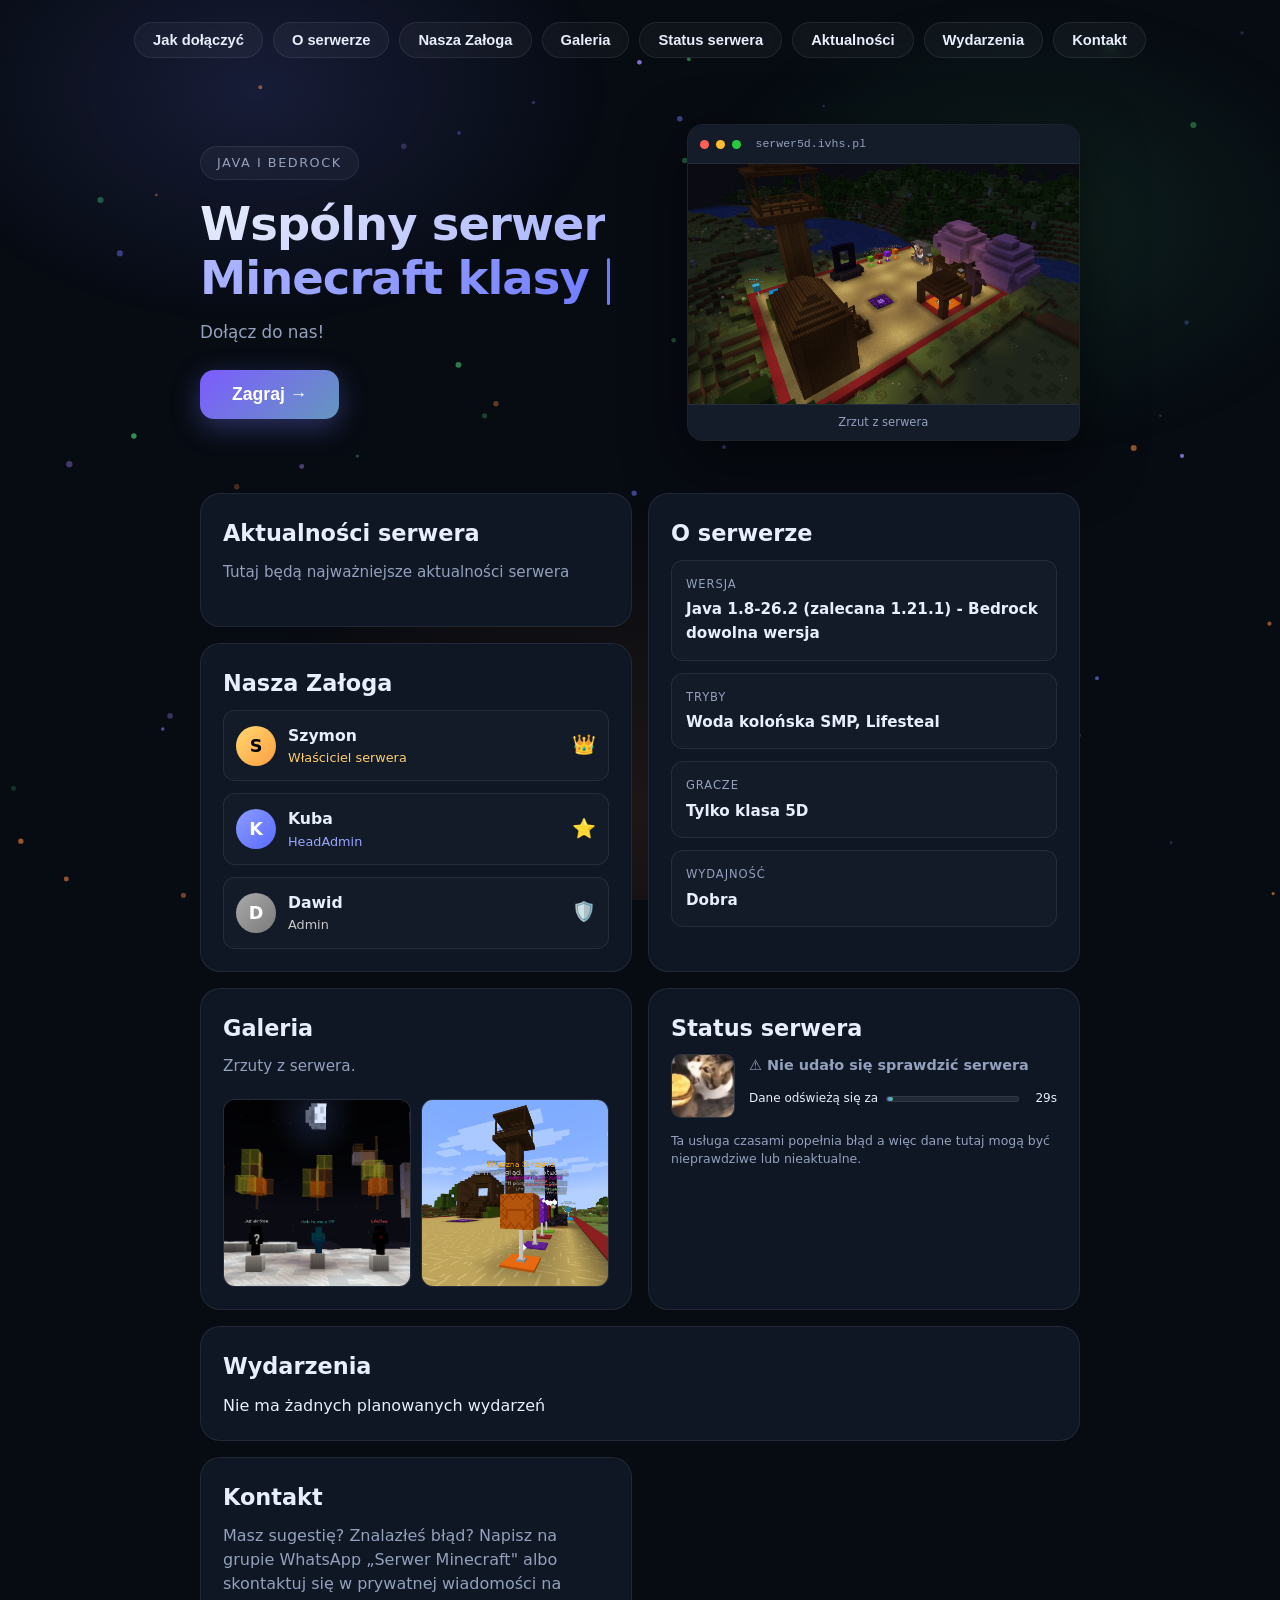
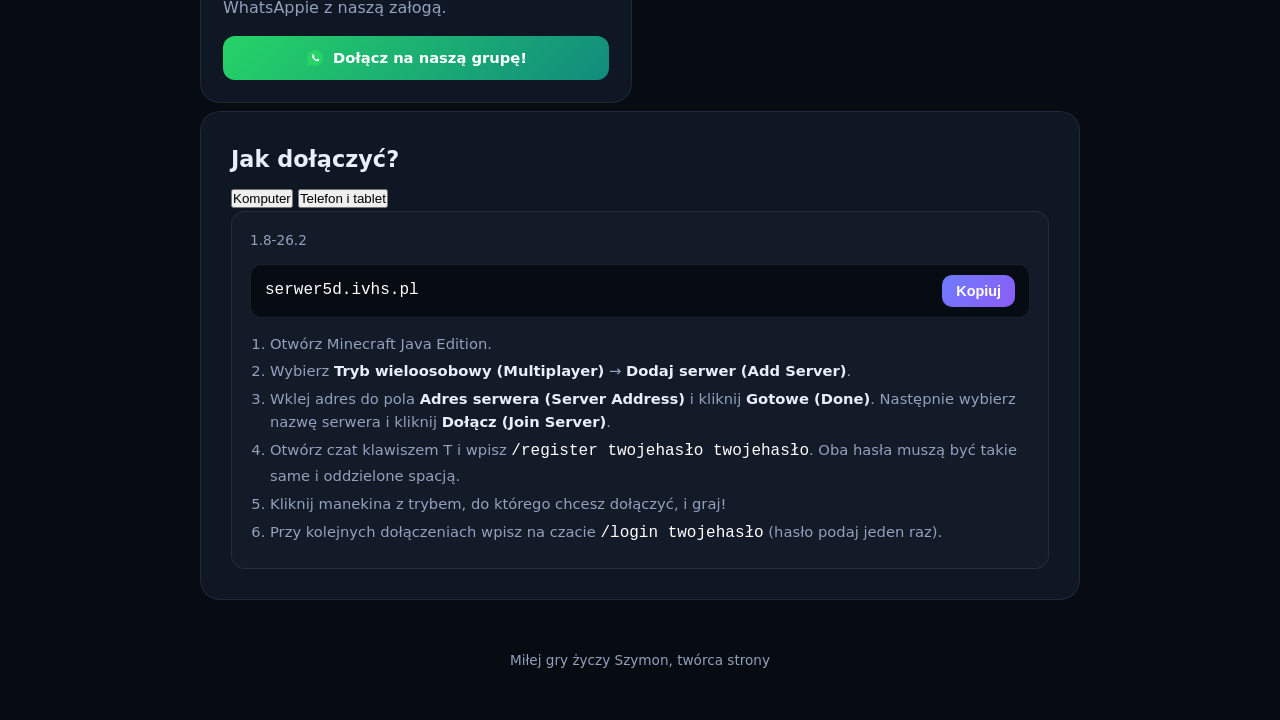
==== commit c51f6965: "Update index.html" ====
--- a/index.html
+++ b/index.html
@@ -10,6 +10,10 @@
 <body>
   <canvas id="bg"></canvas>
   <div class="glow-grad"></div>
+
+  <div id="admin-toolbar" class="admin-toolbar" hidden>
+    <button id="admin-open" class="admin-open" type="button">Panel zarządzania</button>
+  </div>
 
   <nav class="nav reveal">
     <button class="nav-toggle" aria-label="Menu"><span></span><span></span><span></span></button>
@@ -64,7 +68,7 @@
           </div>
           <div class="fact">
             <div class="fact-num">Tryby</div>
-            <div class="fact-val">Woda kolońska SMP, Lifesteal (wkrótce)</div>
+            <div class="fact-val">Woda kolońska SMP, Lifesteal</div>
           </div>
           <div class="fact">
             <div class="fact-num">Gracze</div>
@@ -78,29 +82,32 @@
       </section>
 
       <section id="crew" class="card crew reveal">
-        <h2>Nasza Załoga</h2>
+        <h2 id="crew-title">Nasza Załoga</h2>
         <div class="crew-list">
           <div class="member">
-            <div class="avatar owner">S</div>
+            <div class="avatar owner"><span>S</span><img class="avatar-image" alt="" hidden /></div>
             <div class="member-info">
               <span class="member-name">Szymon</span>
               <span class="member-role owner-role">Właściciel serwera</span>
+              <button class="member-photo-edit quiet-action" type="button" hidden>Zmień zdjęcie profilowe</button>
             </div>
             <span class="crown">👑</span>
           </div>
           <div class="member">
-            <div class="avatar head">K</div>
+            <div class="avatar head"><span>K</span><img class="avatar-image" alt="" hidden /></div>
             <div class="member-info">
               <span class="member-name">Kuba</span>
               <span class="member-role head-role">HeadAdmin</span>
+              <button class="member-photo-edit quiet-action" type="button" hidden>Zmień zdjęcie profilowe</button>
             </div>
             <span class="crown">⭐</span>
           </div>
           <div class="member">
-            <div class="avatar admin">D</div>
+            <div class="avatar admin"><span>D</span><img class="avatar-image" alt="" hidden /></div>
             <div class="member-info">
               <span class="member-name">Dawid</span>
               <span class="member-role admin-role">Admin</span>
+              <button class="member-photo-edit quiet-action" type="button" hidden>Zmień zdjęcie profilowe</button>
             </div>
             <span class="crown">🛡️</span>
           </div>
@@ -164,44 +171,65 @@
 
     <section id="join" class="card wide reveal">
       <h2>Jak dołączyć?</h2>
-      <p class="hint">Nie wiesz jak dołączyć? To dlaczego kurde tego nie przeczytasz?</p>
-
-      <div class="entry">
-        <div class="entry-top">
-          <span class="platform java">Java Edition</span>
-          <span class="info">1.8-26.2</span>
-        </div>
-        <div class="copy-row">
-          <code>serwer5d.ivhs.pl</code>
-          <button class="copy-btn" data-copy="serwer5d.minekeep.gg">Kopiuj</button>
-        </div>
-        <ol class="steps">
-          <li>Otwórz Minecraft Java Edition</li>
-          <li>Wybierz <b>Tryb wieloosobowy (Multiplayer)</b> → <b>Dodaj serwer (Add server)</b></li>
-          <li>Wklej adres (wciśnij Ctrl i V naraz) do <b>Adres serwera (Server Address)</b>  i kliknij <b>Gotowe (Done)</b>, potem kliknij nazwę serwera i przycisk<b>Dołącz (Join Server)</b></li>
-          <li>Otwórz czat (wciśnij T) i wpisz /register a potem dwa razy hasło jakie chcesz ustawić (hasła nie mogą się różnić i powinny być oddzielone spacją)</li>
-          <li>Kliknij w manekina z trybem na który chcesz dołączyć i ciesz się grą</li>
-          <li>Jeśli ponownie dołączysz na serwer wpisz /login i hasło które wcześniej ustawiłeś JEDEN RAZ i wtedy możesz grać</li>
-        </ol>
-      </div>
-
-      <div class="entry">
-        <div class="entry-top">
-          <span class="platform bedrock">Bedrock Edition</span>
-          <span class="info">Dowolna wersja</span>
-        </div>
-        <div class="copy-row">
-          <code>Już wkrótce</code>
-          <button class="copy-btn" data-copy="serwer5d.bedrock.minekeep.gg">Kopiuj</button>
-        </div>
-        <ol class="steps">
-          <li>Otwórz Minecraft Bedrock Edition</li>
-          <li>Kliknij <b>Graj</b> potem wybierz zakładkę<b>Serwery</b> → <b>Dodaj serwer</b></li>
-          <li>Wklej adres (nazwa może być jaka chcesz), kliknij <b>Dodaj i graj</b></li>
-          <li>Otwórz czat i wpisz /register a potem dwa razy hasło jakie chcesz ustawić (hasła nie mogą się różnić i powinny być oddzielone spacją)</li>
-          <li>Kliknij w manekina z trybem na który chcesz dołączyć i ciesz się grą</li>
-          <li>Jeśli ponownie dołączysz na serwer wpisz /login i hasło które wcześniej ustawiłeś JEDEN RAZ i wtedy możesz grać</li>
-        </ol>
+      <div class="join-tabs" role="tablist" aria-label="Wybierz urządzenie">
+        <button class="join-tab active" id="tab-computer" type="button" role="tab" aria-selected="true" aria-controls="join-computer">Komputer</button>
+        <button class="join-tab" id="tab-mobile" type="button" role="tab" aria-selected="false" aria-controls="join-mobile">Telefon i tablet</button>
+      </div>
+
+      <div id="join-computer" class="join-panel" role="tabpanel" aria-labelledby="tab-computer">
+        <div class="entry">
+          <div class="entry-top">
+            <span class="info">1.8-26.2</span>
+          </div>
+          <div class="copy-row">
+            <code>serwer5d.ivhs.pl</code>
+            <button class="copy-btn" data-copy="serwer5d.ivhs.pl" type="button">Kopiuj</button>
+          </div>
+          <ol class="steps">
+            <li>Otwórz Minecraft Java Edition.</li>
+            <li>Wybierz <b>Tryb wieloosobowy (Multiplayer)</b> → <b>Dodaj serwer (Add Server)</b>.</li>
+            <li>Wklej adres do pola <b>Adres serwera (Server Address)</b> i kliknij <b>Gotowe (Done)</b>. Następnie wybierz nazwę serwera i kliknij <b>Dołącz (Join Server)</b>.</li>
+            <li>Otwórz czat klawiszem T i wpisz <code>/register twojehasło twojehasło</code>. Oba hasła muszą być takie same i oddzielone spacją.</li>
+            <li>Kliknij manekina z trybem, do którego chcesz dołączyć, i graj!</li>
+            <li>Przy kolejnych dołączeniach wpisz na czacie <code>/login twojehasło</code> (hasło podaj jeden raz).</li>
+          </ol>
+        </div>
+      </div>
+
+      <div id="join-mobile" class="join-panel" role="tabpanel" aria-labelledby="tab-mobile" hidden>
+        <div class="entry">
+          <div class="entry-top">
+            <span class="info">Android</span>
+          </div>
+          <div class="copy-row">
+            <code>serwer5d.ivhs.pl</code>
+            <button class="copy-btn" data-copy="serwer5d.ivhs.pl" type="button">Kopiuj</button>
+          </div>
+          <ol class="steps">
+            <li>Pobierz <a href="https://play.google.com/store/apps/details?id=git.artdeell.mjlaunch&amp;hl=pl" target="_blank" rel="noopener">bezpłatną aplikację Mojo Launcher z Google Play</a>.</li>
+            <li>Otwórz Mojo Launcher, kliknij niebieski przycisk <b>Graj</b> i poczekaj do 5 minut.</li>
+            <li>Kliknij <b>Multiplayer</b>, potem <b>Add Server</b>. W polu <b>Server Address</b> wklej skopiowany adres IP (otwórz klawiaturę przyciskiem <b>KEYBOARD</b>), a następnie wciśnij <b>Done</b>.</li>
+            <li>Kliknij nazwę serwera, a potem przycisk <b>Join Server</b>.</li>
+            <li>Wciśnij <b>CHAT</b> i wpisz <code>/register twojehasło twojehasło</code>. Hasła muszą być takie same i oddzielone spacją.</li>
+            <li>Kliknij manekina z trybem, do którego chcesz dołączyć, i graj!</li>
+            <li>Przy kolejnych dołączeniach wpisz <code>/login twojehasło</code>. Podaj hasło ustawione wcześniej jeden raz.</li>
+          </ol>
+        </div>
+        <figure class="mobile-video">
+          <figcaption>Obejrzyj film z instrukcją</figcaption>
+          <div class="mobile-video-frame">
+            <iframe
+              width="2537"
+              height="1151"
+              src="https://www.youtube.com/embed/rdoPi1rB2BE"
+              title="Jak wbić na serwer na urządzeniu mobilnym?"
+              frameborder="0"
+              allow="accelerometer; autoplay; clipboard-write; encrypted-media; gyroscope; picture-in-picture; web-share"
+              referrerpolicy="strict-origin-when-cross-origin"
+              allowfullscreen
+            ></iframe>
+          </div>
+        </figure>
       </div>
     </section>
 
@@ -212,6 +240,67 @@
 
   <div id="toast"></div>
 
+  <div id="admin-dialog" class="modal" hidden>
+    <div class="modal-backdrop" data-close-modal></div>
+    <section class="modal-card admin-modal" role="dialog" aria-modal="true" aria-labelledby="admin-dialog-title">
+      <button class="modal-close" type="button" aria-label="Zamknij">×</button>
+      <div id="admin-login-view">
+        <h2 id="admin-dialog-title">Logowanie</h2>
+        <form id="admin-login-form" class="admin-form">
+          <label>Nazwa użytkownika<input name="username" autocomplete="username" required /></label>
+          <label>Hasło<input name="password" type="password" autocomplete="current-password" required /></label>
+          <p class="form-error" id="login-error" role="alert"></p>
+          <button class="admin-action" type="submit">Zaloguj</button>
+        </form>
+      </div>
+      <div id="admin-panel-view" hidden>
+        <div class="panel-heading">
+          <div>
+            <h2 id="admin-panel-title">Panel zarządzania</h2>
+            <p id="admin-session-label" class="panel-caption"></p>
+          </div>
+          <button id="admin-logout" class="quiet-action" type="button">Wyloguj</button>
+        </div>
+        <section id="password-controls" class="password-controls" hidden>
+          <h3>Zmiana hasła</h3>
+          <form id="password-form" class="admin-form">
+            <label>Konto
+              <select name="username" required>
+                <option value="Szymon">Szymon</option>
+                <option value="Kuba">Kuba</option>
+                <option value="Dawid">Dawid</option>
+              </select>
+            </label>
+            <label>Nowe hasło<input name="password" type="password" autocomplete="new-password" minlength="4" required /></label>
+            <p class="form-error" id="password-error" role="alert"></p>
+            <button class="admin-action" type="submit">Zapisz hasło</button>
+          </form>
+        </section>
+        <section class="profile-controls">
+          <h3>Zdjęcia profilowe</h3>
+          <div id="admin-profile-list" class="admin-profile-list"></div>
+        </section>
+      </div>
+    </section>
+  </div>
+
+  <div id="photo-dialog" class="modal" hidden>
+    <div class="modal-backdrop" data-close-photo></div>
+    <section class="modal-card photo-modal" role="dialog" aria-modal="true" aria-labelledby="photo-dialog-title">
+      <button class="modal-close" type="button" aria-label="Zamknij">×</button>
+      <h2 id="photo-dialog-title">Zdjęcie profilowe</h2>
+      <button id="pick-photo" class="file-pick" type="button">Wybierz obraz z urządzenia</button>
+      <input id="photo-file" class="photo-file-input" type="file" accept="image/*" hidden />
+      <div class="crop-stage"><canvas id="crop-canvas" width="320" height="320" aria-label="Kadruj zdjęcie"></canvas></div>
+      <div class="crop-tools">
+        <label class="zoom-control">Powiększenie<input id="photo-zoom" type="range" min="1" max="3" step="0.01" value="1" /></label>
+        <button id="rotate-photo" class="quiet-action" type="button">Obróć 90°</button>
+      </div>
+      <p id="photo-error" class="form-error" role="alert"></p>
+      <button id="save-photo" class="admin-action" type="button" disabled>Zatwierdź zdjęcie</button>
+    </section>
+  </div>
+
   <div id="lightbox" class="lightbox" hidden>
     <button class="lb-close" aria-label="Zamknij">×</button>
     <img class="lb-img" src="" alt="" />
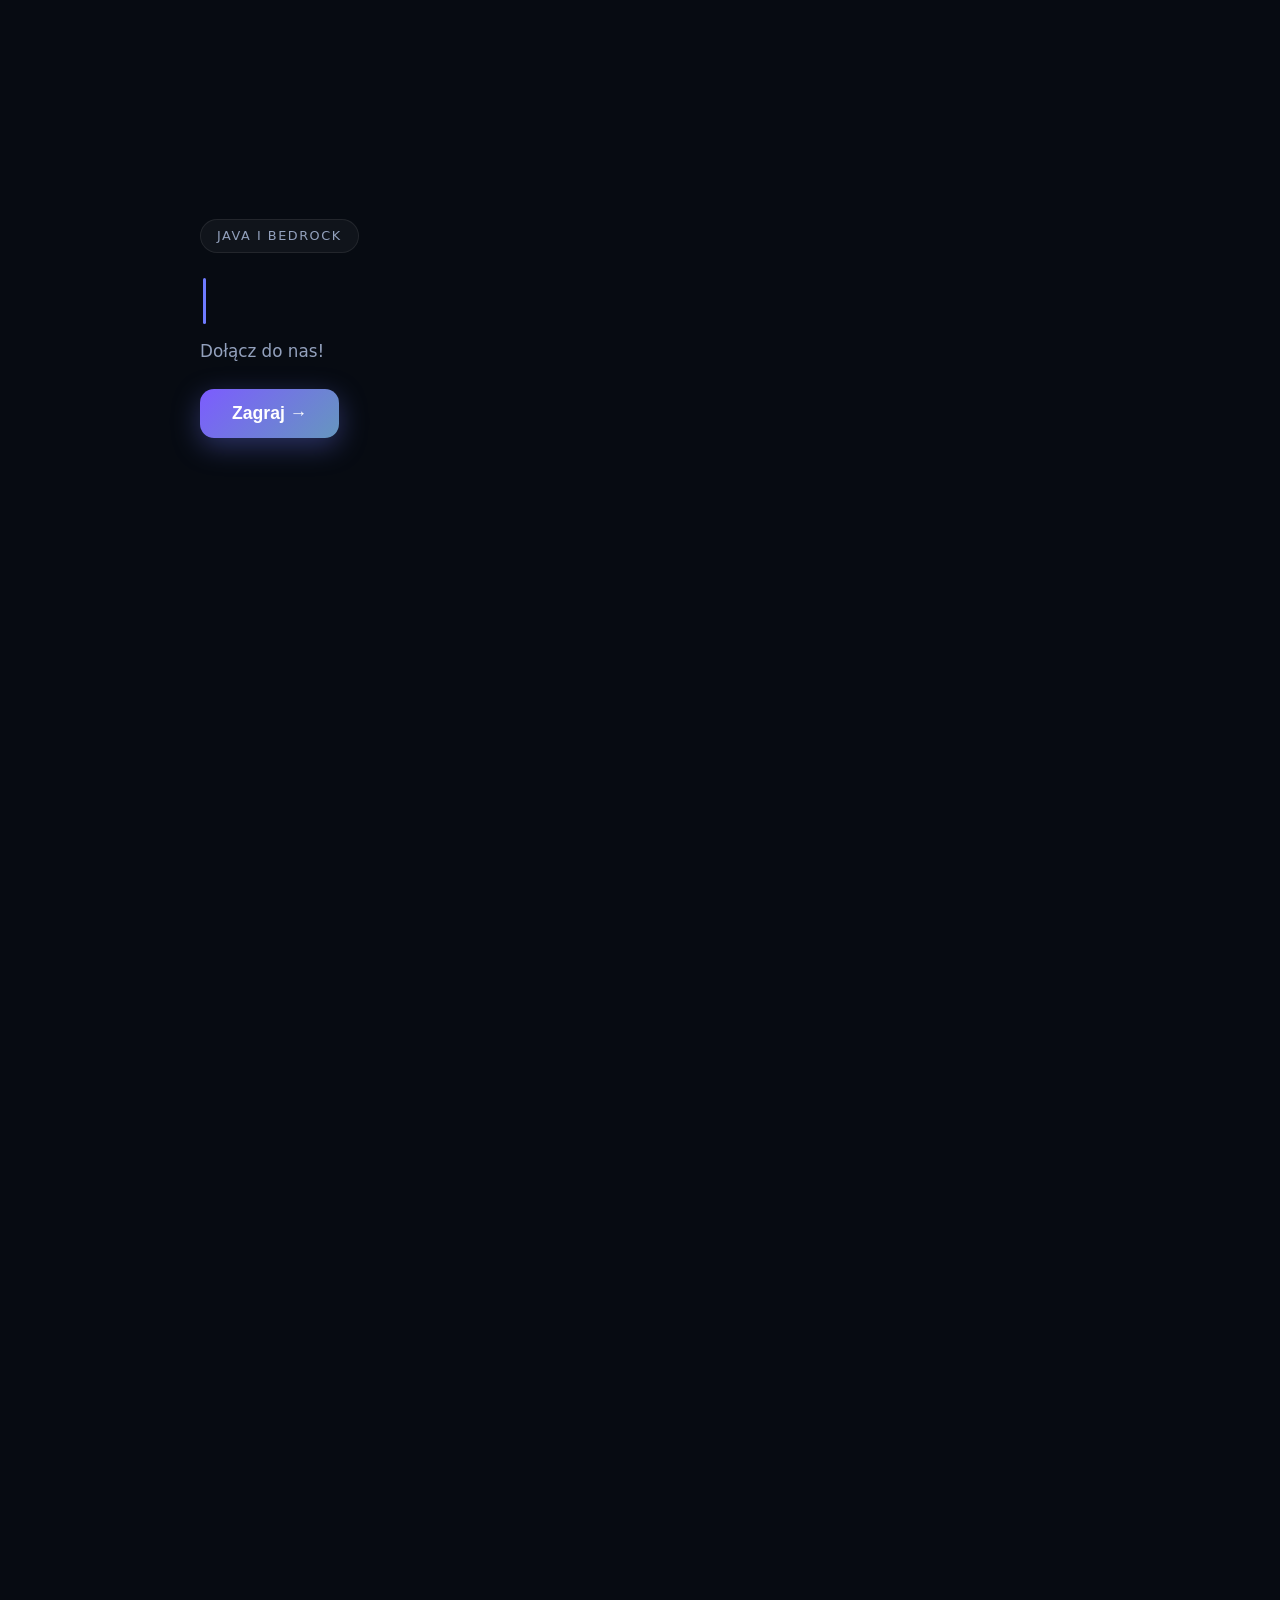
==== commit a6c0a147: "Update index.html" ====
--- a/index.html
+++ b/index.html
@@ -6,10 +6,9 @@
   <meta name="viewport" content="width=device-width, initial-scale=1.0" />
   <title>Serwer Klasowy 5D</title>
   <link rel="stylesheet" href="style.css" />
+  <link rel="stylesheet" href="new-style.css" />
 </head>
 <body>
-  <canvas id="bg"></canvas>
-  <div class="glow-grad"></div>
 
   <div id="admin-toolbar" class="admin-toolbar" hidden>
     <button id="admin-open" class="admin-open" type="button">Panel zarządzania</button>
@@ -27,6 +26,7 @@
       <button data-scroll="events">Wydarzenia</button>
       <button data-scroll="contact">Kontakt</button>
     </div>
+    <a class="version-link" href="/legacy/">Przejdź na starą wersję strony</a>
   </nav>
 
   <main>
@@ -197,24 +197,6 @@
       </div>
 
       <div id="join-mobile" class="join-panel" role="tabpanel" aria-labelledby="tab-mobile" hidden>
-        <div class="entry">
-          <div class="entry-top">
-            <span class="info">Android</span>
-          </div>
-          <div class="copy-row">
-            <code>serwer5d.ivhs.pl</code>
-            <button class="copy-btn" data-copy="serwer5d.ivhs.pl" type="button">Kopiuj</button>
-          </div>
-          <ol class="steps">
-            <li>Pobierz <a href="https://play.google.com/store/apps/details?id=git.artdeell.mjlaunch&amp;hl=pl" target="_blank" rel="noopener">bezpłatną aplikację Mojo Launcher z Google Play</a>.</li>
-            <li>Otwórz Mojo Launcher, kliknij niebieski przycisk <b>Graj</b> i poczekaj do 5 minut.</li>
-            <li>Kliknij <b>Multiplayer</b>, potem <b>Add Server</b>. W polu <b>Server Address</b> wklej skopiowany adres IP (otwórz klawiaturę przyciskiem <b>KEYBOARD</b>), a następnie wciśnij <b>Done</b>.</li>
-            <li>Kliknij nazwę serwera, a potem przycisk <b>Join Server</b>.</li>
-            <li>Wciśnij <b>CHAT</b> i wpisz <code>/register twojehasło twojehasło</code>. Hasła muszą być takie same i oddzielone spacją.</li>
-            <li>Kliknij manekina z trybem, do którego chcesz dołączyć, i graj!</li>
-            <li>Przy kolejnych dołączeniach wpisz <code>/login twojehasło</code>. Podaj hasło ustawione wcześniej jeden raz.</li>
-          </ol>
-        </div>
         <figure class="mobile-video">
           <figcaption>Obejrzyj film z instrukcją</figcaption>
           <div class="mobile-video-frame">
@@ -230,6 +212,24 @@
             ></iframe>
           </div>
         </figure>
+        <div class="entry">
+          <div class="entry-top">
+            <span class="info">Android</span>
+          </div>
+          <div class="copy-row">
+            <code>serwer5d.ivhs.pl</code>
+            <button class="copy-btn" data-copy="serwer5d.ivhs.pl" type="button">Kopiuj</button>
+          </div>
+          <ol class="steps">
+            <li>Pobierz <a href="https://play.google.com/store/apps/details?id=git.artdeell.mjlaunch&amp;hl=pl" target="_blank" rel="noopener">bezpłatną aplikację Mojo Launcher z Google Play</a>.</li>
+            <li>Otwórz Mojo Launcher, kliknij niebieski przycisk <b>Graj</b> i poczekaj do 5 minut.</li>
+            <li>Kliknij <b>Multiplayer</b>, potem <b>Add Server</b>. W polu <b>Server Address</b> wklej skopiowany adres IP (otwórz klawiaturę przyciskiem <b>KEYBOARD</b>), a następnie wciśnij <b>Done</b>.</li>
+            <li>Kliknij nazwę serwera, a potem przycisk <b>Join Server</b>.</li>
+            <li>Wciśnij <b>CHAT</b> i wpisz <code>/register twojehasło twojehasło</code>. Hasła muszą być takie same i oddzielone spacją.</li>
+            <li>Kliknij manekina z trybem, do którego chcesz dołączyć, i graj!</li>
+            <li>Przy kolejnych dołączeniach wpisz <code>/login twojehasło</code>. Podaj hasło ustawione wcześniej jeden raz.</li>
+          </ol>
+        </div>
       </div>
     </section>
 
--- a/style.css
+++ b/style.css
@@ -209,6 +209,7 @@
 .hint { color: var(--muted); font-size: 0.95rem; margin-bottom: 20px; }
 
 #join.wide { margin-bottom: 26px; }
+#join > h2 { margin-bottom: 16px; }
 #join.flash {
   animation: cardFlash 0.9s ease;
   border-color: var(--accent);
@@ -226,6 +227,35 @@
   background: rgba(255, 255, 255, 0.02);
 }
 .entry + .entry { margin-top: 16px; }
+.join-tabs {
+  display: flex;
+  gap: 8px;
+  padding: 5px;
+  margin-bottom: 16px;
+  border: 1px solid var(--line);
+  border-radius: 14px;
+  background: rgba(255, 255, 255, 0.025);
+}
+.join-tab {
+  flex: 1;
+  min-height: 42px;
+  border: 0;
+  border-radius: 10px;
+  color: var(--muted);
+  background: transparent;
+  font: inherit;
+  font-weight: 700;
+  cursor: pointer;
+  transition: color 0.18s ease, background 0.18s ease, box-shadow 0.18s ease;
+}
+.join-tab:hover { color: var(--text); background: rgba(255, 255, 255, 0.05); }
+.join-tab.active {
+  color: #fff;
+  background: linear-gradient(135deg, rgba(111, 123, 255, 0.9), rgba(139, 92, 246, 0.9));
+  box-shadow: 0 5px 16px rgba(111, 123, 255, 0.2);
+}
+.join-tab:focus-visible { outline: 2px solid #aeb5ff; outline-offset: 2px; }
+.join-panel[hidden] { display: none; }
 .entry-top {
   display: flex; align-items: center; justify-content: space-between;
   gap: 10px; flex-wrap: wrap; margin-bottom: 12px;
@@ -259,6 +289,32 @@
 .steps { margin: 14px 0 0 20px; color: var(--muted); font-size: 0.92rem; }
 .steps li { margin-bottom: 4px; }
 .steps b { color: var(--text); font-weight: 600; }
+.steps a { color: #aeb5ff; font-weight: 650; text-underline-offset: 3px; }
+.steps a:hover { color: #d1d5ff; }
+.steps code { color: var(--text); font-size: 0.88em; }
+
+.mobile-video {
+  margin-top: 18px;
+}
+.mobile-video figcaption {
+  margin-bottom: 9px;
+  color: var(--text);
+  font-size: 0.95rem;
+  font-weight: 650;
+}
+.mobile-video-frame {
+  overflow: hidden;
+  border: 1px solid var(--line);
+  border-radius: 12px;
+  background: #000;
+  aspect-ratio: 2537 / 1151;
+}
+.mobile-video-frame iframe {
+  display: block;
+  width: 100%;
+  height: 100%;
+  border: 0;
+}
 
 /* ---------- creative asymmetric collage grid ---------- */
 .bento {
@@ -488,6 +544,178 @@
   box-shadow: 0 10px 30px rgba(0,0,0,0.4);
 }
 #toast.show { opacity: 1; transform: translate(-50%, 0); }
+
+.admin-toolbar {
+  position: relative;
+  z-index: 300;
+  display: flex;
+  justify-content: center;
+  padding: 12px 16px 0;
+}
+.admin-toolbar[hidden], .modal[hidden] { display: none !important; }
+.admin-open, .admin-action {
+  border: 0;
+  border-radius: 11px;
+  padding: 11px 17px;
+  color: #fff;
+  background: linear-gradient(135deg, #ff4658, #c91535);
+  font: inherit;
+  font-weight: 750;
+  cursor: pointer;
+  box-shadow: 0 8px 22px rgba(226, 28, 57, 0.25);
+  transition: transform 0.15s ease, filter 0.15s ease;
+}
+.admin-open:hover, .admin-action:hover { filter: brightness(1.12); transform: translateY(-1px); }
+.admin-action:disabled, .quiet-action:disabled { opacity: 0.45; cursor: not-allowed; transform: none; }
+
+.admin-mode {
+  --bg: #10070b;
+  --card: #1c0d13;
+  --accent: #ff3b4b;
+}
+.admin-mode .glow-grad {
+  background:
+    radial-gradient(600px 400px at 20% 10%, rgba(255, 49, 72, 0.2), transparent 60%),
+    radial-gradient(600px 400px at 80% 25%, rgba(190, 25, 55, 0.15), transparent 60%),
+    radial-gradient(700px 500px at 50% 90%, rgba(255, 92, 62, 0.12), transparent 65%);
+}
+.admin-mode .nav-links button:hover {
+  background: rgba(255, 55, 75, 0.2);
+  box-shadow: 0 6px 18px rgba(255, 55, 75, 0.3);
+}
+.admin-mode .play-btn {
+  background: linear-gradient(135deg, #f72c49, #a91236);
+  box-shadow: 0 8px 28px rgba(255, 55, 75, 0.3);
+}
+.admin-mode .play-btn:hover { box-shadow: 0 14px 36px rgba(255, 55, 75, 0.38); }
+.admin-mode .typed { background-image: linear-gradient(135deg, var(--text), #ff5266); }
+.admin-mode #progress-fill { background: linear-gradient(90deg, #ff354f, #b61438); }
+
+.modal {
+  position: fixed;
+  z-index: 1100;
+  inset: 0;
+  display: flex;
+  align-items: center;
+  justify-content: center;
+  padding: 20px;
+}
+#photo-dialog { z-index: 1200; }
+.modal-backdrop {
+  position: absolute;
+  inset: 0;
+  background: rgba(2, 4, 9, 0.78);
+  backdrop-filter: blur(8px);
+}
+.modal-card {
+  position: relative;
+  z-index: 1;
+  width: min(100%, 470px);
+  max-height: min(90vh, 800px);
+  overflow-y: auto;
+  padding: 26px;
+  border: 1px solid var(--line);
+  border-radius: 20px;
+  background: #111927;
+  box-shadow: 0 24px 80px rgba(0,0,0,0.55);
+}
+.modal-card h2 { font-size: 1.35rem; margin: 0 46px 18px 0; }
+.modal-close {
+  position: absolute;
+  top: 15px;
+  right: 15px;
+  width: 38px;
+  height: 38px;
+  border: 1px solid var(--line);
+  border-radius: 50%;
+  color: var(--text);
+  background: rgba(255,255,255,0.06);
+  font-size: 1.5rem;
+  cursor: pointer;
+}
+.admin-form { display: grid; gap: 14px; }
+.admin-form label, .zoom-control {
+  display: grid;
+  gap: 6px;
+  color: var(--muted);
+  font-size: 0.87rem;
+  font-weight: 600;
+}
+.admin-form input, .admin-form select {
+  width: 100%;
+  min-height: 44px;
+  border: 1px solid var(--line);
+  border-radius: 10px;
+  padding: 9px 12px;
+  outline: none;
+  color: var(--text);
+  background: #0b111b;
+  font: inherit;
+}
+.admin-form input:focus, .admin-form select:focus { border-color: var(--accent); }
+.admin-form select option { background: #0b111b; }
+.form-error { min-height: 1.2em; color: #ff8793; font-size: 0.85rem; }
+.panel-heading { display: flex; align-items: flex-start; justify-content: space-between; gap: 10px; }
+.panel-heading h2 { margin-bottom: 0; }
+.panel-caption { margin: -10px 0 17px; color: var(--muted); font-size: 0.85rem; }
+.quiet-action {
+  border: 1px solid var(--line);
+  border-radius: 9px;
+  padding: 8px 11px;
+  color: var(--text);
+  background: rgba(255,255,255,0.05);
+  font: inherit;
+  font-size: 0.82rem;
+  font-weight: 650;
+  cursor: pointer;
+  transition: border-color 0.15s ease, background 0.15s ease;
+}
+.quiet-action:hover { border-color: var(--accent); background: rgba(255,255,255,0.09); }
+.password-controls, .profile-controls { padding-top: 18px; margin-top: 18px; border-top: 1px solid var(--line); }
+.password-controls h3, .profile-controls h3 { margin-bottom: 12px; font-size: 1rem; }
+.admin-profile-list { display: grid; gap: 9px; }
+.admin-profile-row {
+  display: flex;
+  align-items: center;
+  justify-content: space-between;
+  gap: 10px;
+  padding: 10px;
+  border: 1px solid var(--line);
+  border-radius: 11px;
+  background: rgba(255,255,255,0.025);
+}
+.admin-profile-name { font-weight: 700; }
+.admin-profile-row .quiet-action { max-width: 220px; }
+.avatar { position: relative; overflow: hidden; }
+.avatar-image { position: absolute; inset: 0; width: 100%; height: 100%; object-fit: cover; }
+.avatar-image[hidden] { display: none; }
+.member-photo-edit { align-self: flex-start; margin-top: 5px; padding: 6px 9px; font-size: 0.73rem; }
+
+.photo-modal { width: min(100%, 430px); }
+.photo-modal h2 { margin-bottom: 14px; }
+.file-pick {
+  display: inline-flex;
+  align-items: center;
+  margin-bottom: 13px;
+  padding: 9px 13px;
+  border: 1px solid var(--line);
+  border-radius: 10px;
+  color: var(--text);
+  background: rgba(255,255,255,0.05);
+  font: inherit;
+  font-size: 0.87rem;
+  font-weight: 650;
+  cursor: pointer;
+}
+.file-pick:hover { border-color: var(--accent); background: rgba(255,255,255,0.09); }
+.crop-stage { display: grid; place-items: center; overflow: hidden; border-radius: 13px; background: #0b111b; }
+#crop-canvas { width: min(100%, 320px); aspect-ratio: 1; display: block; touch-action: none; cursor: grab; }
+#crop-canvas:active { cursor: grabbing; }
+.crop-tools { display: flex; align-items: end; gap: 14px; margin: 15px 0 8px; }
+.zoom-control { flex: 1; }
+.zoom-control input { width: 100%; accent-color: var(--accent); }
+.photo-modal > .admin-action { width: 100%; }
+.modal-open { overflow: hidden; }
 
 .reveal {
   opacity: 0; transform: translateY(34px);
@@ -583,10 +811,16 @@
 @media (max-width: 480px) {
   .bento { grid-template-columns: 1fr; }
   .tall, .wide, .slim, .short, .hidden, .crew, .news { grid-column: span 1; }
+  .join-tabs { gap: 4px; }
+  .join-tab { padding: 0 8px; font-size: 0.9rem; }
+  .modal { padding: 12px; }
+  .modal-card { padding: 22px 18px; }
+  .admin-profile-row { align-items: stretch; flex-direction: column; }
+  .admin-profile-row .quiet-action { max-width: none; }
+  .crop-tools { align-items: stretch; flex-direction: column; }
 }
 
 @media (prefers-reduced-motion: reduce) {
   .reveal { opacity: 1; transform: none; transition: none; }
-  #bg { display: none; }
   .caret { animation: none; }
-}+}
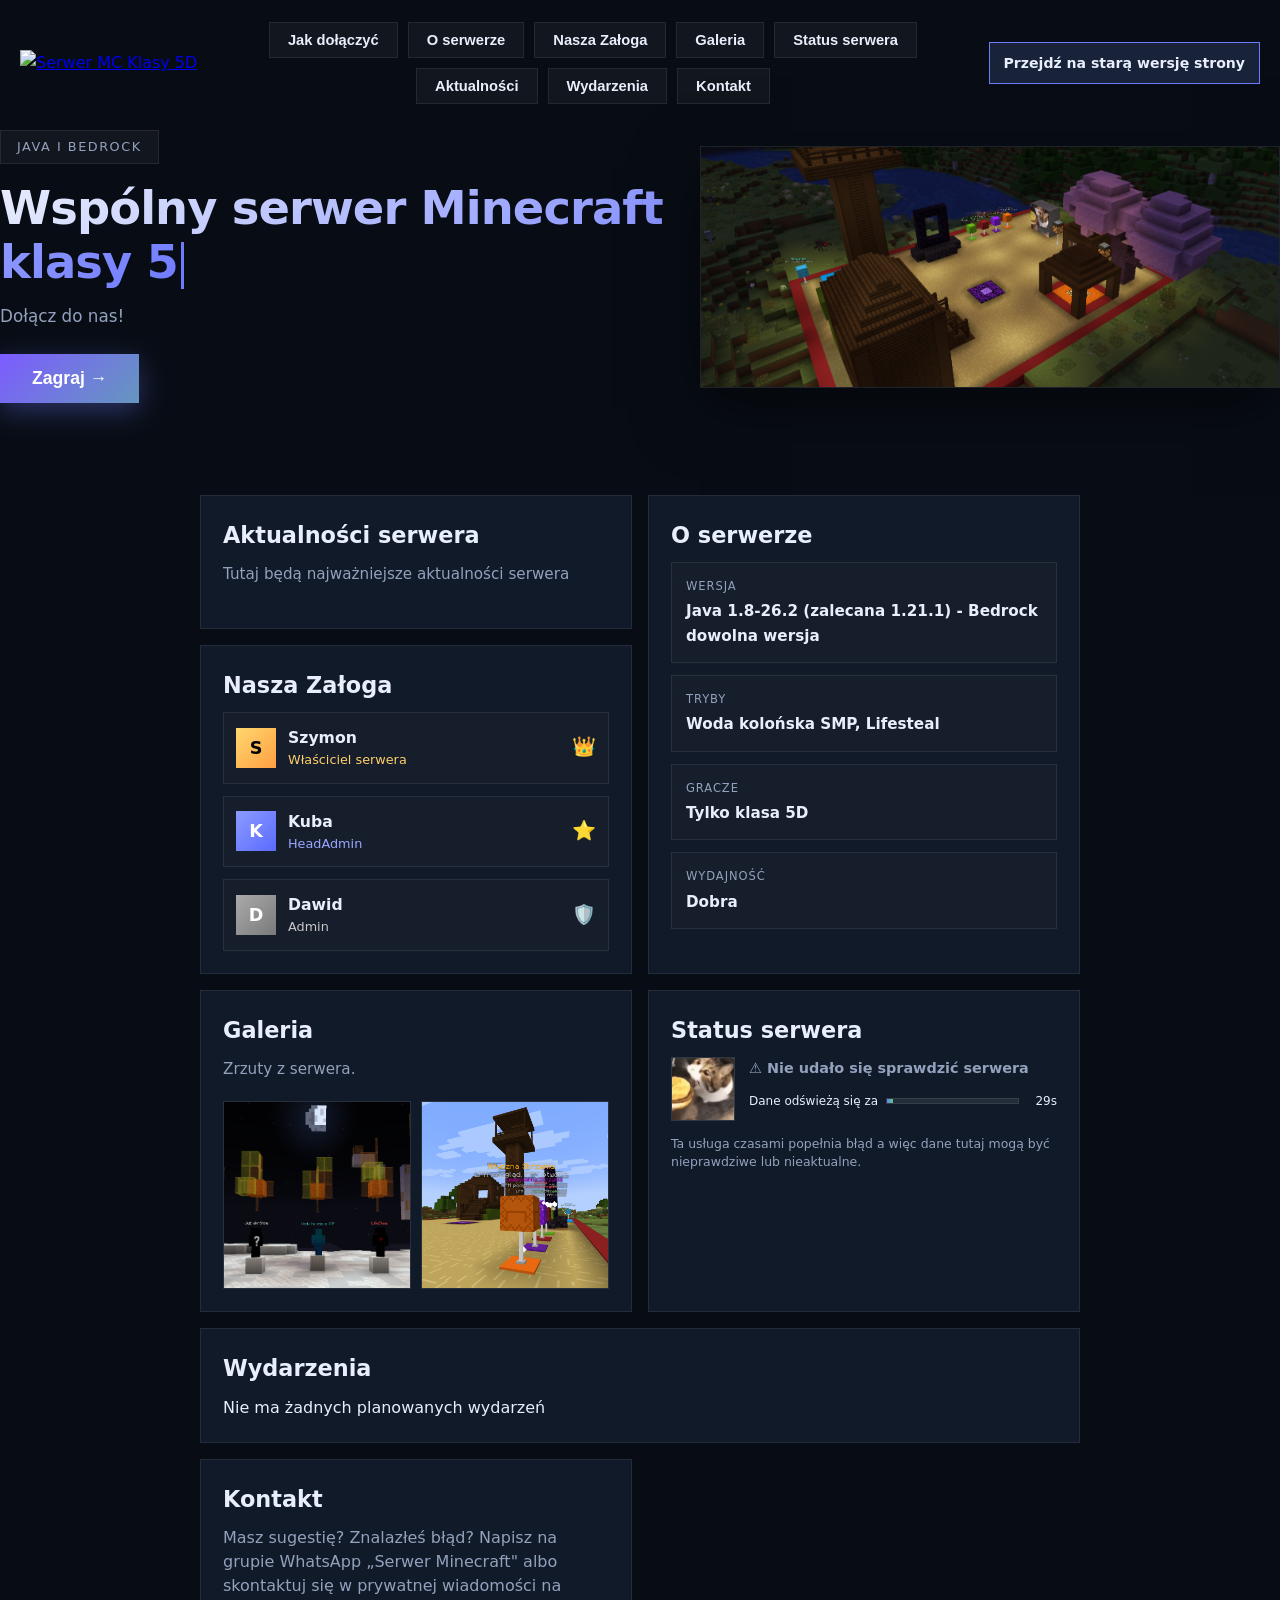
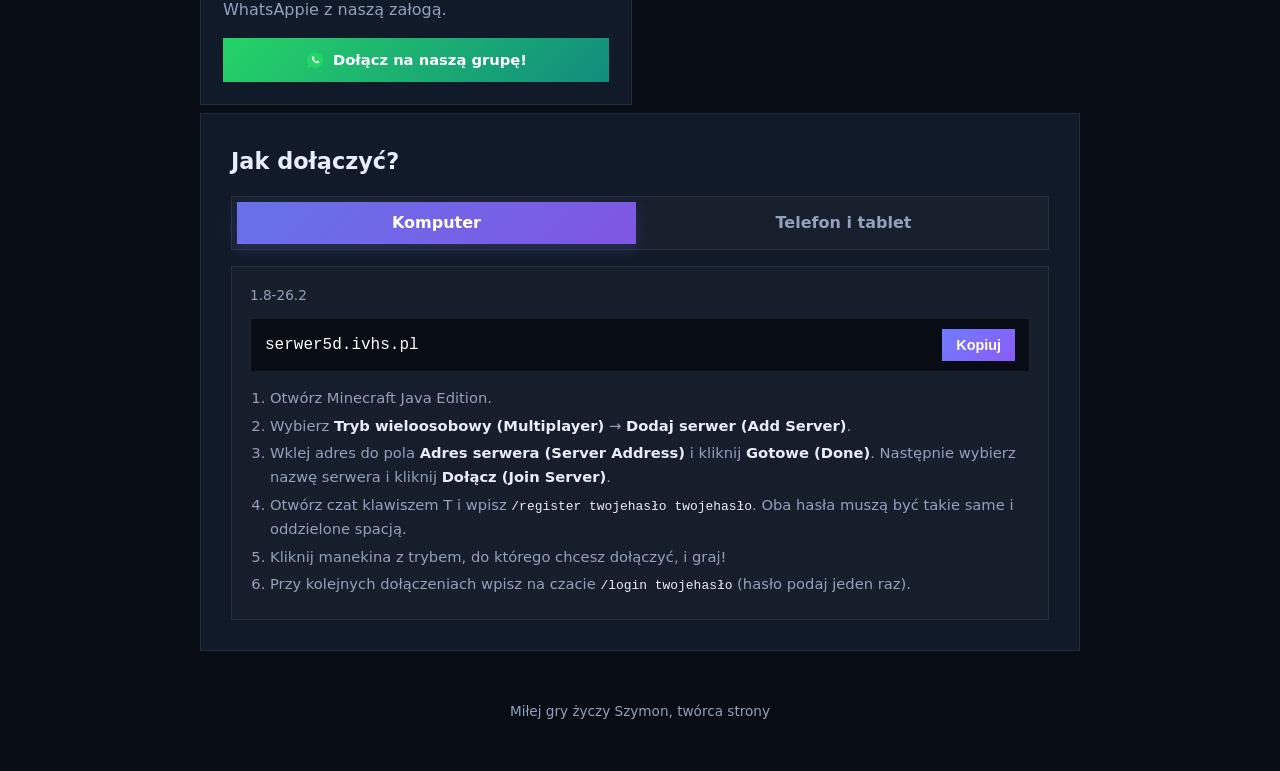
==== commit 17620d96: "Update index.html" ====
--- a/index.html
+++ b/index.html
@@ -14,7 +14,9 @@
     <button id="admin-open" class="admin-open" type="button">Panel zarządzania</button>
   </div>
 
-  <nav class="nav reveal">
+  <div class="top-banner">
+  <nav class="nav reveal" id="site-nav">
+    <a class="brand-logo" href="/" aria-label="Serwer Klasowy 5D"><img src="uploads/image-10.png" alt="Serwer MC Klasy 5D" /></a>
     <button class="nav-toggle" aria-label="Menu"><span></span><span></span><span></span></button>
     <div class="nav-links">
       <button data-scroll="join">Jak dołączyć</button>
@@ -29,7 +31,7 @@
     <a class="version-link" href="/legacy/">Przejdź na starą wersję strony</a>
   </nav>
 
-  <main>
+  <div class="hero-main">
     <header class="hero">
       <div class="hero-grid">
         <div class="hero-left">
@@ -39,20 +41,18 @@
           <button id="playBtn" class="play-btn">Zagraj <span class="arrow">→</span></button>
         </div>
         <div class="screen reveal">
-          <div class="screen-top">
-            <span class="dot"></span><span class="dot"></span><span class="dot"></span>
-            <span class="screen-title">serwer5d.ivhs.pl</span>
-          </div>
           <div class="screen-body">
             <img class="shot" src="assets/gameplay.png" alt="Zrzut z rozgrywki" />
 </div>
-      <div class="screen-tag">Zrzut z serwera</div>
         </div>
       </div>
 
 
     </header>
-
+  </div>
+</div>
+
+<main>
     <div class="bento">
       <section id="news" class="card news reveal">
         <h2>Aktualności serwera</h2>
@@ -89,7 +89,6 @@
             <div class="member-info">
               <span class="member-name">Szymon</span>
               <span class="member-role owner-role">Właściciel serwera</span>
-              <button class="member-photo-edit quiet-action" type="button" hidden>Zmień zdjęcie profilowe</button>
             </div>
             <span class="crown">👑</span>
           </div>
@@ -98,7 +97,6 @@
             <div class="member-info">
               <span class="member-name">Kuba</span>
               <span class="member-role head-role">HeadAdmin</span>
-              <button class="member-photo-edit quiet-action" type="button" hidden>Zmień zdjęcie profilowe</button>
             </div>
             <span class="crown">⭐</span>
           </div>
@@ -107,7 +105,6 @@
             <div class="member-info">
               <span class="member-name">Dawid</span>
               <span class="member-role admin-role">Admin</span>
-              <button class="member-photo-edit quiet-action" type="button" hidden>Zmień zdjęcie profilowe</button>
             </div>
             <span class="crown">🛡️</span>
           </div>
@@ -276,28 +273,7 @@
             <button class="admin-action" type="submit">Zapisz hasło</button>
           </form>
         </section>
-        <section class="profile-controls">
-          <h3>Zdjęcia profilowe</h3>
-          <div id="admin-profile-list" class="admin-profile-list"></div>
-        </section>
-      </div>
-    </section>
-  </div>
-
-  <div id="photo-dialog" class="modal" hidden>
-    <div class="modal-backdrop" data-close-photo></div>
-    <section class="modal-card photo-modal" role="dialog" aria-modal="true" aria-labelledby="photo-dialog-title">
-      <button class="modal-close" type="button" aria-label="Zamknij">×</button>
-      <h2 id="photo-dialog-title">Zdjęcie profilowe</h2>
-      <button id="pick-photo" class="file-pick" type="button">Wybierz obraz z urządzenia</button>
-      <input id="photo-file" class="photo-file-input" type="file" accept="image/*" hidden />
-      <div class="crop-stage"><canvas id="crop-canvas" width="320" height="320" aria-label="Kadruj zdjęcie"></canvas></div>
-      <div class="crop-tools">
-        <label class="zoom-control">Powiększenie<input id="photo-zoom" type="range" min="1" max="3" step="0.01" value="1" /></label>
-        <button id="rotate-photo" class="quiet-action" type="button">Obróć 90°</button>
-      </div>
-      <p id="photo-error" class="form-error" role="alert"></p>
-      <button id="save-photo" class="admin-action" type="button" disabled>Zatwierdź zdjęcie</button>
+      </div>
     </section>
   </div>
 
@@ -307,5 +283,6 @@
   </div>
 
   <script src="script.js"></script>
+  <script src="new-interactions.js"></script>
 </body>
 </html>
--- a/new-style.css
+++ b/new-style.css
@@ -0,0 +1,38 @@
+/* Square-edged, static presentation for the refreshed version. */
+:root { --bg: #080d15; --card: #111a28; }
+
+* { border-radius: 0 !important; }
+
+body { background: #080d15; }
+
+/* The new version is immediately readable without scroll/reveal effects. */
+.reveal, .reveal.visible { opacity: 1; transform: none; transition: none; }
+
+.nav { align-items: center; gap: 10px; }
+.nav-links { flex: 1; }
+.nav-links button, .version-link {
+  border-radius: 0;
+  backdrop-filter: none;
+  text-decoration: none;
+}
+.version-link {
+  display: inline-flex;
+  align-items: center;
+  justify-content: center;
+  min-height: 42px;
+  padding: 8px 14px;
+  border: 1px solid var(--accent);
+  color: var(--text);
+  background: #182238;
+  font-size: 0.88rem;
+  font-weight: 700;
+  text-align: center;
+  white-space: nowrap;
+}
+.version-link:hover { background: #253454; }
+
+@media (max-width: 768px) {
+  .nav { gap: 12px; }
+  .nav .version-link { margin-left: auto; padding: 7px 9px; font-size: 0.75rem; white-space: normal; }
+  .nav .nav-links { flex: initial; }
+}
